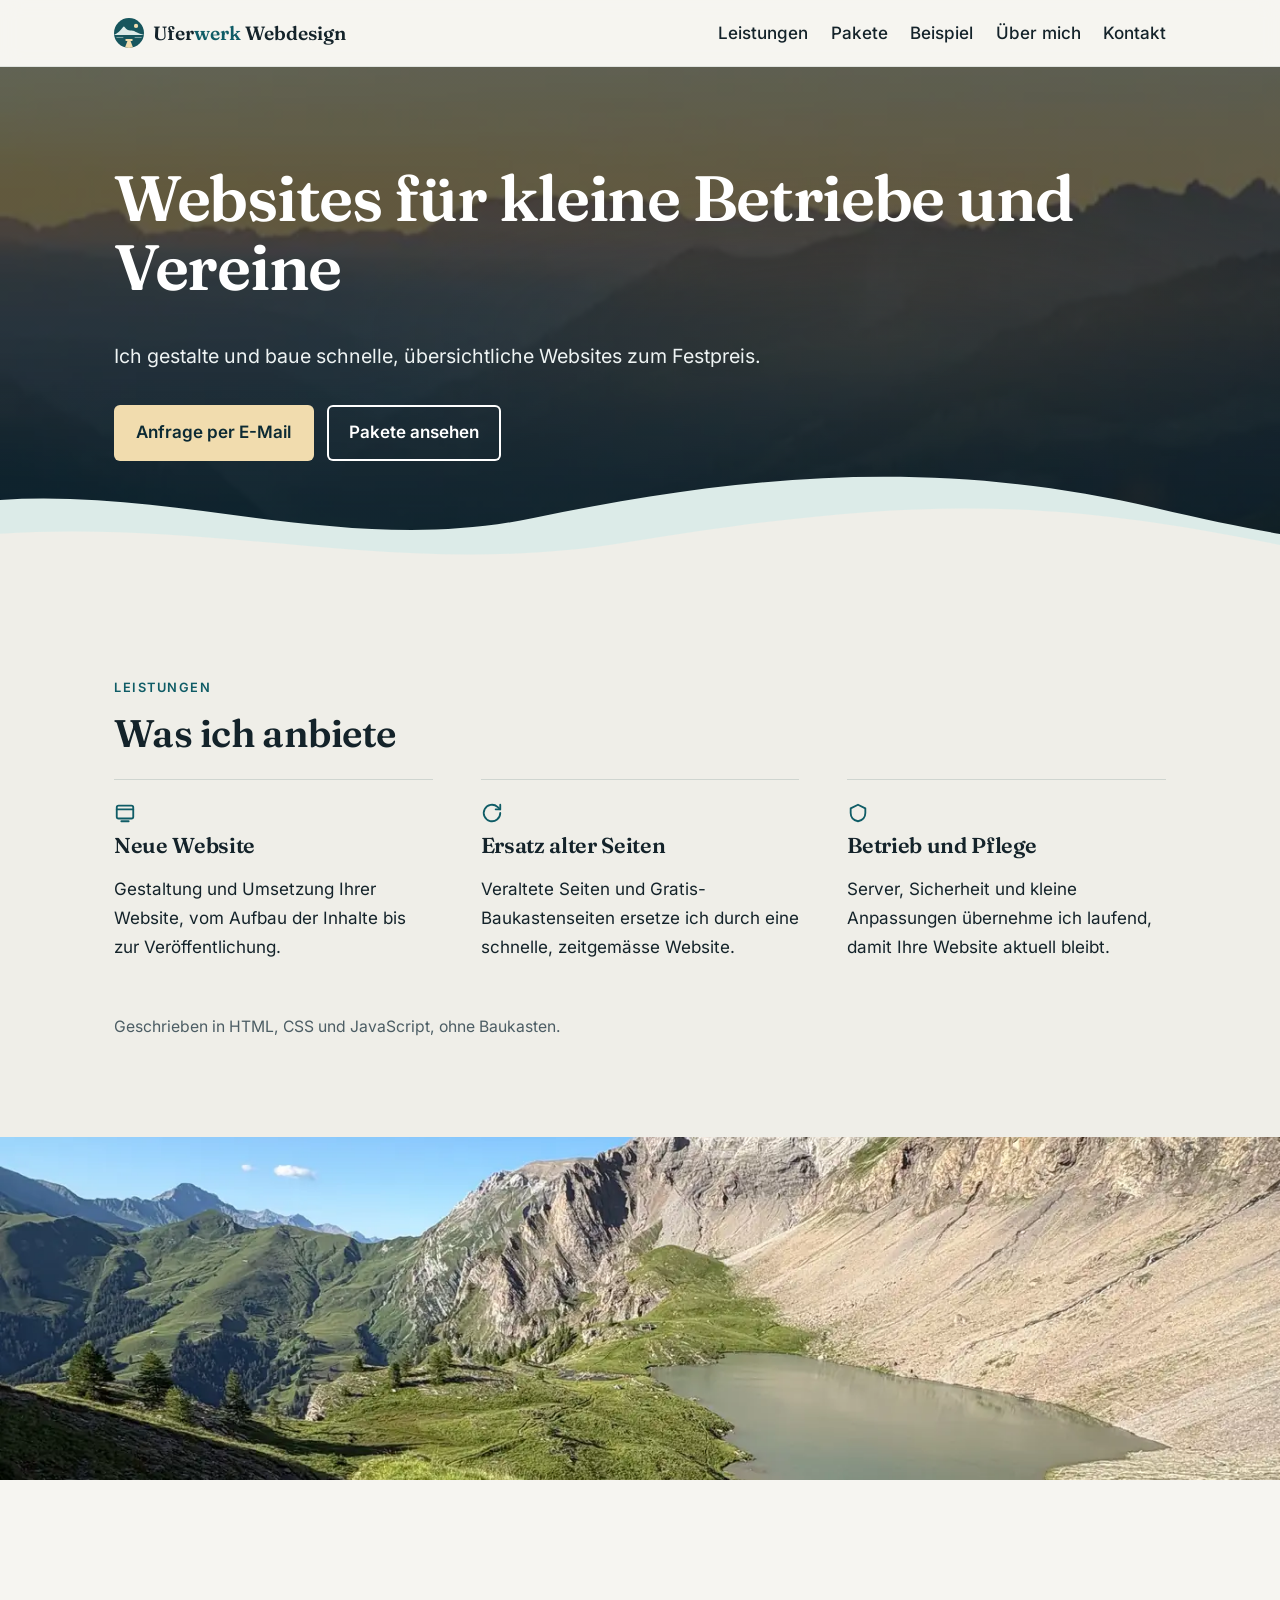
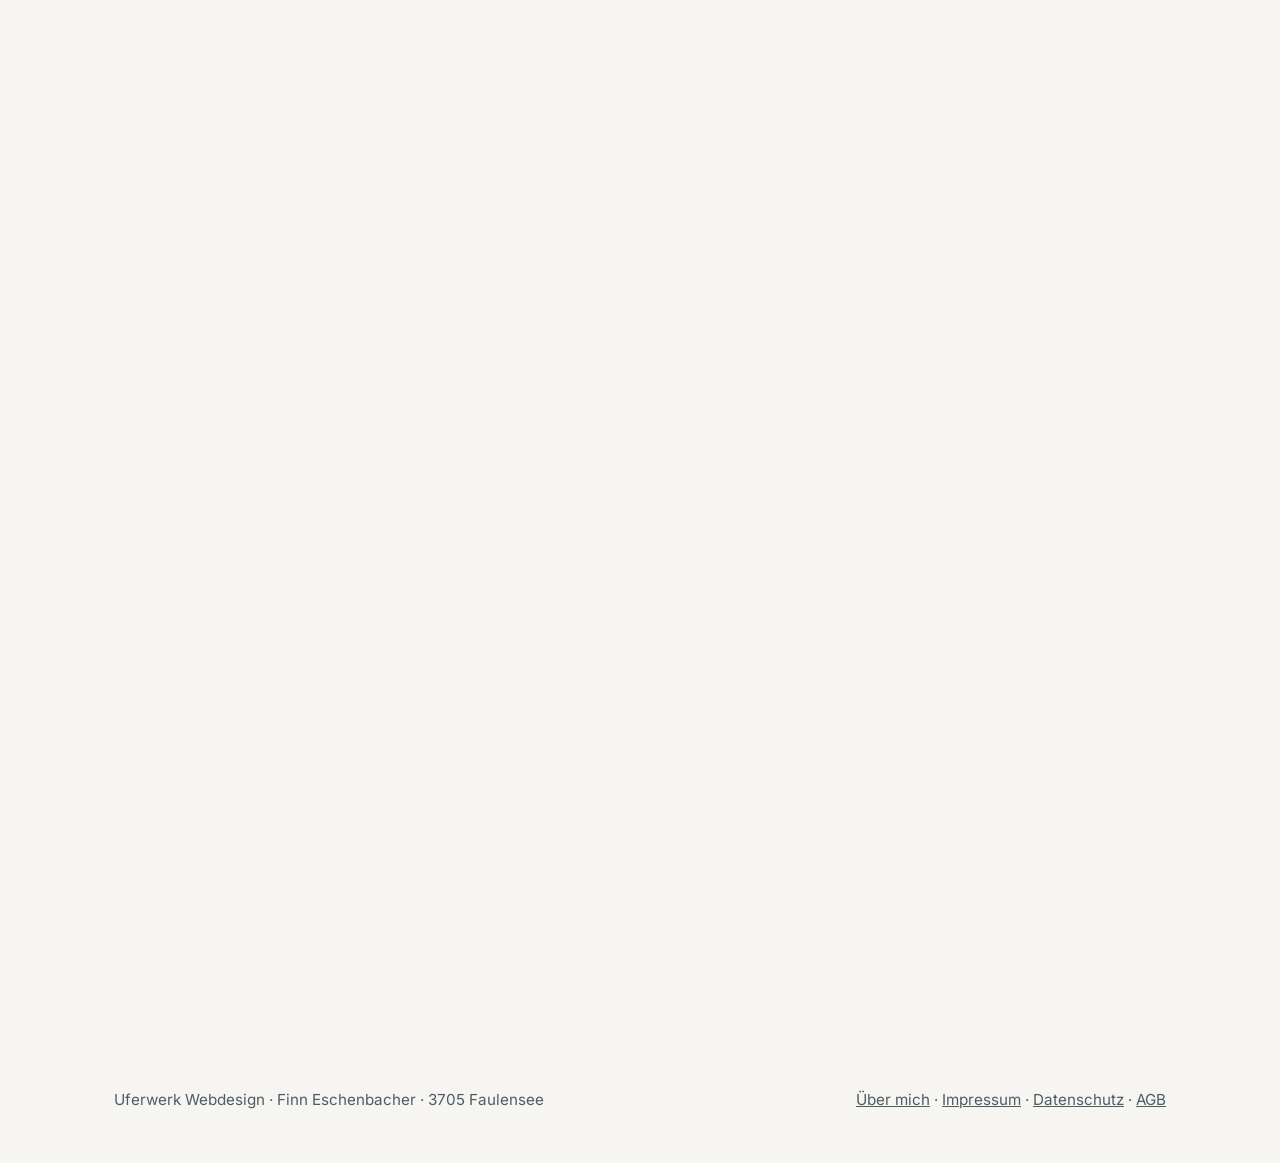
==== index.html @ d971c10b "Kontaktformular: Versand über Web3Forms statt mailto Formular sendet per fetch an api.web3forms.com " ====
<!DOCTYPE html>
<html lang="de-CH"><head><meta charset="utf-8"><meta http-equiv="Content-Security-Policy" content="default-src 'self'; img-src 'self' data:; style-src 'self'; script-src 'self'; font-src 'self'; object-src 'none'; base-uri 'self'; form-action 'self' https://api.web3forms.com; connect-src 'self' https://api.web3forms.com; upgrade-insecure-requests"><meta name="format-detection" content="telephone=no, address=no, email=no"><meta name="viewport" content="width=device-width, initial-scale=1"><title>Uferwerk Webdesign – Websites für KMU und Vereine</title><meta name="description" content="Uferwerk Webdesign aus Faulensee: Websites für kleine Betriebe und Vereine zu Fixpreisen ab CHF 690."><link rel="canonical" href="https://uferwerk.ch/"><link rel="preload" href="fonts/inter.woff2" as="font" type="font/woff2" crossorigin><link rel="preload" href="fonts/fraunces.woff2" as="font" type="font/woff2" crossorigin><link rel="icon" href="favicon.ico" sizes="32x32"><link rel="apple-touch-icon" href="img/apple-touch-icon.png"><link rel="manifest" href="site.webmanifest"><meta property="og:type" content="website"><meta property="og:locale" content="de_CH"><meta property="og:site_name" content="Uferwerk Webdesign"><meta property="og:title" content="Uferwerk Webdesign – Websites für KMU und Vereine"><meta property="og:description" content="Uferwerk Webdesign aus Faulensee: Websites für kleine Betriebe und Vereine zu Fixpreisen ab CHF 690."><meta property="og:url" content="https://uferwerk.ch/"><meta property="og:image" content="https://uferwerk.ch/img/og-image.jpg?v=4"><meta property="og:image:type" content="image/jpeg"><meta property="og:image:width" content="1200"><meta property="og:image:height" content="630"><meta property="og:image:alt" content="Sonnenuntergang über einem Bergtal mit Schriftzug «Uferwerk Webdesign – Websites für kleine Betriebe und Vereine»"><meta name="twitter:card" content="summary_large_image"><meta name="twitter:title" content="Uferwerk Webdesign – Websites für KMU und Vereine"><meta name="twitter:description" content="Uferwerk Webdesign aus Faulensee: Websites für kleine Betriebe und Vereine zu Fixpreisen ab CHF 690."><meta name="twitter:image" content="https://uferwerk.ch/img/og-image.jpg?v=4"><meta name="twitter:image:alt" content="Sonnenuntergang über einem Bergtal mit Schriftzug «Uferwerk Webdesign – Websites für kleine Betriebe und Vereine»"><link rel="stylesheet" href="style.css"><link rel="icon" href="favicon.svg" type="image/svg+xml"><meta name="theme-color" content="#17565d"></head><body><a class="skip" href="#main">Zum Inhalt springen</a><header class="site"><nav class="wrap nav" aria-label="Hauptnavigation"><a class="logo" href="index.html"><img src="favicon.svg" alt="" width="30" height="30"><b>Ufer<span>werk</span> Webdesign</b></a><button class="nav-toggle" type="button" aria-expanded="false" aria-controls="hauptmenu" aria-label="Menü öffnen" hidden><span class="nav-toggle-bars" aria-hidden="true"></span></button><ul class="menu" id="hauptmenu"><li><a href="index.html#leistungen">Leistungen</a></li><li><a href="index.html#pakete">Pakete</a></li><li><a href="index.html#beispiel">Beispiel</a></li><li class="menu-wide"><a href="ueber-mich.html">Über mich</a></li><li><a href="index.html#kontakt">Kontakt</a></li></ul></nav></header><main id="main"><section class="hero"><picture class="hero-bg"><source media="(max-width:600px)" type="image/webp" srcset="img/hero-mobil-600.webp 600w, img/hero-mobil-900.webp 900w" sizes="100vw"><source media="(max-width:600px)" srcset="img/hero-mobil-900.jpg"><source type="image/webp" srcset="img/hero-800.webp 800w, img/hero-1600.webp 1600w, img/hero-2400.webp 2400w" sizes="100vw"><img src="img/hero-1600.jpg" alt="" width="1600" height="880" fetchpriority="high" decoding="async"></picture><span class="hero-glow" aria-hidden="true"></span><span class="hero-shade" aria-hidden="true"></span><div class="wrap hero-grid"><div><h1 class="fade d2">Websites für kleine Betriebe und Vereine</h1>
<p class="lead fade d3">Ich gestalte und baue schnelle, übersichtliche Websites zum Festpreis.</p>
<div class="cta fade d4"><a class="btn" href="mailto:kontakt@uferwerk.ch?subject=Anfrage%20Website&amp;body=Guten%20Tag%20Herr%20Eschenbacher%0D%0A%0D%0AName%20des%20Betriebs%20oder%20Vereins%3A%20%0D%0AGew%C3%BCnschtes%20Paket%20(S%20oder%20M)%3A%20%0D%0AAnzahl%20Seiten%3A%20%0D%0AWunschtermin%3A%20%0D%0A%0D%0AFreundliche%20Gr%C3%BCsse%0D%0A">Anfrage per E-Mail</a><a class="btn ghost" href="#pakete">Pakete ansehen</a></div></div></div>
<svg class="waves" viewBox="0 0 1440 160" preserveAspectRatio="none" aria-hidden="true" focusable="false"><path d="M-100 90C140 40 360 140 600 95s460-60 700-10 300 40 300 40V160H-100z" fill="#dcebe8"/><path d="M-100 120C200 80 420 160 700 120s440-50 700-5 200 30 200 30V160H-100z" fill="#efeee8"/></svg></section>
<section id="leistungen" class="alt"><div class="wrap"><p class="eyebrow reveal">Leistungen</p><h2 class="reveal">Was ich anbiete</h2><div class="grid3">
<div class="card reveal"><div class="icon" aria-hidden="true"><svg width="22" height="22" viewBox="0 0 24 24" fill="none" stroke="currentColor" stroke-width="2" stroke-linecap="round" stroke-linejoin="round"><rect x="3" y="4" width="18" height="14" rx="2"/><path d="M3 8h18M8 21h8"/></svg></div><h3>Neue Website</h3><p>Gestaltung und Umsetzung Ihrer Website, vom Aufbau der Inhalte bis zur Veröffentlichung.</p></div>
<div class="card reveal"><div class="icon" aria-hidden="true"><svg width="22" height="22" viewBox="0 0 24 24" fill="none" stroke="currentColor" stroke-width="2" stroke-linecap="round" stroke-linejoin="round"><path d="M21 12a9 9 0 1 1-3-6.7L21 8"/><path d="M21 3v5h-5"/></svg></div><h3>Ersatz alter Seiten</h3><p>Veraltete Seiten und Gratis-Baukastenseiten ersetze ich durch eine schnelle, zeitgemässe Website.</p></div>
<div class="card reveal"><div class="icon" aria-hidden="true"><svg width="22" height="22" viewBox="0 0 24 24" fill="none" stroke="currentColor" stroke-width="2" stroke-linecap="round" stroke-linejoin="round"><path d="M12 3l8 4v5c0 5-3.5 8-8 9-4.5-1-8-4-8-9V7z"/></svg></div><h3>Betrieb und Pflege</h3><p>Server, Sicherheit und kleine Anpassungen übernehme ich laufend, damit Ihre Website aktuell bleibt.</p></div>
</div><p class="tech-note reveal">Geschrieben in HTML, CSS und JavaScript, ohne Baukasten.</p></div></section>
<figure class="band band-weg"><picture><source type="image/webp" srcset="img/see-weg-800.webp 800w, img/see-weg-1400.webp 1400w, img/see-weg-2000.webp 2000w" sizes="100vw"><img src="img/see-weg-1400.jpg" alt="Bergsee in den Alpen, daneben ein Wanderweg" width="1400" height="583" loading="lazy" decoding="async"></picture></figure><section id="pakete"><div class="wrap"><p class="eyebrow reveal">Pakete</p><h2 class="reveal">Pakete und Preise</h2><div class="grid3"><div class="card pkg reveal"><h3>Paket S</h3><p class="price">CHF 690</p><ul class="rows"><li><span class="k">Umfang</span><span class="v">1 Seite mit Abschnitten</span></li><li><span class="k">Darstellung auf Handy, Tablet und Computer</span><span class="v"><span class="yes">inbegriffen</span></span></li><li><span class="k">Kontakt, Anfahrt und Öffnungszeiten</span><span class="v"><span class="yes">inbegriffen</span></span></li><li><span class="k">Impressum und Datenschutzseite</span><span class="v"><span class="yes">inbegriffen</span></span></li><li><span class="k">Grundlagen für Suchmaschinen (Seitentitel, Beschreibungen, Sitemap)</span><span class="v"><span class="yes">inbegriffen</span></span></li><li><span class="k">Google-Unternehmensprofil einrichten</span><span class="v"><span class="no">nicht inbegriffen</span></span></li><li><span class="k">Korrekturrunden</span><span class="v">1</span></li><li><span class="k">Erster Entwurf nach</span><span class="v">ca. 1 Woche</span></li></ul></div><div class="card pkg reveal"><h3>Paket M</h3><p class="price">CHF 1'190</p><ul class="rows"><li><span class="k">Umfang</span><span class="v">3–5 Unterseiten</span></li><li><span class="k">Darstellung auf Handy, Tablet und Computer</span><span class="v"><span class="yes">inbegriffen</span></span></li><li><span class="k">Kontakt, Anfahrt und Öffnungszeiten</span><span class="v"><span class="yes">inbegriffen</span></span></li><li><span class="k">Impressum und Datenschutzseite</span><span class="v"><span class="yes">inbegriffen</span></span></li><li><span class="k">Grundlagen für Suchmaschinen (Seitentitel, Beschreibungen, Sitemap)</span><span class="v"><span class="yes">inbegriffen</span></span></li><li><span class="k">Google-Unternehmensprofil einrichten</span><span class="v"><span class="yes">inbegriffen</span></span></li><li><span class="k">Korrekturrunden</span><span class="v">2</span></li><li><span class="k">Erster Entwurf nach</span><span class="v">ca. 2 Wochen</span></li></ul></div><div class="card pkg reveal"><h3>Pflege</h3><p class="price">CHF 19 <small>pro Monat</small></p><p class="price-alt">oder CHF 180 pro Jahr im Jahresabo (Sie sparen CHF 48)</p><p class="badge">Monatsabo ohne Mindestlaufzeit</p><ul class="rows"><li><span class="k">Betrieb auf dem Server</span><span class="v"><span class="yes">inbegriffen</span></span></li><li><span class="k">Verschlüsselung (https)</span><span class="v"><span class="yes">inbegriffen</span></span></li><li><span class="k">Technische Überwachung und Aktualisierungen</span><span class="v"><span class="yes">inbegriffen</span></span></li><li><span class="k">Kleine Anpassungen (Öffnungszeiten, Preise, Texte, Bilder)</span><span class="v"><span class="yes">inbegriffen</span></span></li><li><span class="k">Mailadresse auf Ihrer Domain</span><span class="v">auf Wunsch</span></li><li><span class="k">Grössere Wünsche</span><span class="v">nach Offerte</span></li><li><span class="k">Abrechnung</span><span class="v">monatlich oder jährlich</span></li><li><span class="k">Mindestlaufzeit</span><span class="v">keine (Monatsabo)</span></li><li><span class="k">Kündigung</span><span class="v">1 Monat auf Monatsende</span></li></ul></div></div><div class="yearcost reveal"><h3>Kosten im 1. Jahr inkl. Pflege</h3><p><strong>Paket S:</strong> CHF 690 + 12 × CHF 19 = <strong>CHF 918</strong>, mit Jahresabo CHF 870</p><p><strong>Paket M:</strong> CHF 1'190 + 12 × CHF 19 = <strong>CHF 1'418</strong>, mit Jahresabo CHF 1'370</p><p class="note">Die Pflege mit Monatsabo hat keine Mindestlaufzeit und ist mit 1 Monat auf Monatsende kündbar.</p></div><div class="facts reveal"><p><strong>Endpreise</strong> in Schweizer Franken. Uferwerk ist nicht mehrwertsteuerpflichtig.</p><p><strong>Texte und Bilder</strong> liefern Sie. Beim Ordnen und Kürzen unterstütze ich Sie.</p><p><strong>Domain</strong> (Ihre Internetadresse, z.B. ihr-betrieb.ch): zum Einkaufspreis, ca. CHF 10 bis 20 pro Jahr.</p><p><strong>Vereine</strong> erhalten 20 % Rabatt auf Paket S und M: CHF 552 statt 690, CHF 952 statt 1'190.</p><p><strong>Zahlung:</strong> Der erste Entwurf der Startseite ist unverbindlich und kostenlos. Mit Ihrer schriftlichen Annahme sind 50&nbsp;% fällig, 50&nbsp;% nach Freigabe. Zusatzwünsche offeriere ich vorher schriftlich. Es gelten die <a href="agb.html">AGB</a>.</p></div></div></section>
<section id="beispiel" class="alt"><div class="wrap ref reveal"><div><span class="tag">Beispielprojekt</span><h2 class="reveal">Café Lorrainebohne (fiktiv)</h2><p>Ein Café in Bern, umgesetzt im Umfang von Paket S: Angebot, Karte, Öffnungszeiten und Tischreservation.</p><p><a class="btn" href="beispiel/index.html">Website ansehen</a></p></div>
<a class="shot" href="beispiel/index.html" tabindex="-1" aria-hidden="true"><img src="img/beispiel-vorschau.webp" alt="Vorschau der Beispiel-Website Café Lorrainebohne" width="720" height="450" loading="lazy" decoding="async"></a></div></section>
<section><div class="wrap"><p class="eyebrow reveal">Ablauf</p><h2 class="reveal">In drei Schritten zur Website</h2><ol class="steps reveal"><li>Sie beschreiben Ihr Vorhaben per E-Mail und erhalten eine Offerte. Der erste Entwurf der Startseite ist unverbindlich und kostenlos.</li><li>Nach Ihrer schriftlichen Annahme und der Anzahlung setze ich die Website um.</li><li>Nach Ihrer Freigabe schalte ich die Website auf.</li></ol></div></section>
<figure class="band band-see"><picture><source type="image/webp" srcset="img/see-spiegelung-800.webp 800w, img/see-spiegelung-1400.webp 1400w, img/see-spiegelung-2000.webp 2000w" sizes="100vw"><img src="img/see-spiegelung-1400.jpg" alt="Grüne Hügel spiegeln sich in einem Bergsee" width="1400" height="889" loading="lazy" decoding="async"></picture></figure><section id="kontakt"><div class="wrap"><div class="contact reveal"><div><h2>Projekt besprechen?</h2><p>Finn Eschenbacher · <a href="mailto:kontakt@uferwerk.ch?subject=Anfrage%20Website&amp;body=Guten%20Tag%20Herr%20Eschenbacher%0D%0A%0D%0AName%20des%20Betriebs%20oder%20Vereins%3A%20%0D%0AGew%C3%BCnschtes%20Paket%20(S%20oder%20M)%3A%20%0D%0AAnzahl%20Seiten%3A%20%0D%0AWunschtermin%3A%20%0D%0A%0D%0AFreundliche%20Gr%C3%BCsse%0D%0A">kontakt@uferwerk.ch</a><br>Ich arbeite nebenberuflich und antworte in der Regel innert zwei Werktagen. <a href="ueber-mich.html">Mehr über mich</a></p></div><a class="btn" href="mailto:kontakt@uferwerk.ch?subject=Anfrage%20Website&amp;body=Guten%20Tag%20Herr%20Eschenbacher%0D%0A%0D%0AName%20des%20Betriebs%20oder%20Vereins%3A%20%0D%0AGew%C3%BCnschtes%20Paket%20(S%20oder%20M)%3A%20%0D%0AAnzahl%20Seiten%3A%20%0D%0AWunschtermin%3A%20%0D%0A%0D%0AFreundliche%20Gr%C3%BCsse%0D%0A">E-Mail schreiben</a></div><div class="form-wrap reveal"><h2 id="formular-titel">Anfrage per Formular</h2><p class="form-intro">Beschreiben Sie kurz Ihr Vorhaben. Ich melde mich in der Regel innert zwei Werktagen.</p>
<form id="anfrage" class="anfrage" action="https://api.web3forms.com/submit" method="POST" novalidate aria-labelledby="formular-titel">
<div class="field"><label for="f-name">Name / Betrieb oder Verein <span class="req" aria-hidden="true">*</span></label><input id="f-name" name="name" type="text" autocomplete="name" required aria-describedby="f-name-err"><p class="err" id="f-name-err" aria-live="polite"></p></div>
<div class="field"><label for="f-mail">E-Mail <span class="req" aria-hidden="true">*</span></label><input id="f-mail" name="email" type="email" autocomplete="email" required aria-describedby="f-mail-err"><p class="err" id="f-mail-err" aria-live="polite"></p></div>
<fieldset class="field"><legend>Projekt</legend><label class="opt"><input type="radio" name="projekt" value="Neue Website" checked> Neue Website</label><label class="opt"><input type="radio" name="projekt" value="Alte Website ersetzen"> Alte Website ersetzen</label></fieldset>
<div class="field"><label for="f-paket">Paket</label><select id="f-paket" name="paket"><option>Paket S</option><option>Paket M</option><option selected>Noch unsicher</option></select></div>
<div class="field field-full"><label for="f-msg">Nachricht</label><textarea id="f-msg" name="nachricht" rows="5"></textarea></div>
<div class="hp" aria-hidden="true"><label for="f-web">Website (bitte leer lassen)</label><input id="f-web" name="website" type="text" tabindex="-1" autocomplete="off"></div>
<p class="field-full privacy">Ihre Angaben verwende ich nur zur Bearbeitung Ihrer Anfrage. Mehr dazu in der <a href="datenschutz.html">Datenschutzerklärung</a>.</p>
<div class="field-full form-actions"><button class="btn" type="submit">Anfrage senden</button><p class="form-status" role="status" aria-live="polite"></p></div>
</form></div></div></section></main><footer class="site"><div class="wrap foot"><p>Uferwerk Webdesign · Finn Eschenbacher · 3705 Faulensee</p><p><a href="ueber-mich.html">Über mich</a> · <a href="impressum.html">Impressum</a> · <a href="datenschutz.html">Datenschutz</a> · <a href="agb.html">AGB</a></p></div></footer><script src="anim.js" defer></script><script src="mail.js" defer></script><script src="form.js" defer></script><script src="nav.js" defer></script></body></html>
---- style.css ----
@font-face{font-family:Inter;src:url(fonts/inter.woff2) format("woff2");font-weight:100 900;font-display:swap}
@font-face{font-family:Fraunces;src:url(fonts/fraunces.woff2) format("woff2");font-weight:100 900;font-display:swap}
:root{--bg:#f6f5f1;--ink:#14232a;--muted:#4c5d64;--accent:#0f5c66;--accent-2:#1b7f8a;--gold:#9a7230;--line:#dfe3df;--card:#fff;--deep:#0c2a33;--max:1100px;--shadow:0 1px 2px rgba(12,42,51,.06),0 12px 32px -12px rgba(12,42,51,.18)}
*{box-sizing:border-box}html{scroll-behavior:smooth}
body{margin:0;font:17px/1.65 Inter,system-ui,sans-serif;color:var(--ink);background:var(--bg);-webkit-font-smoothing:antialiased}
img{max-width:100%;height:auto;display:block}
a{color:var(--accent)}a:hover{color:var(--accent-2)}
:focus-visible{outline:3px solid var(--gold);outline-offset:3px;border-radius:4px}
.skip{position:absolute;left:-999px;top:0;background:var(--ink);color:#fff;padding:.6rem 1rem;z-index:99}.skip:focus{left:1rem}
.wrap{max-width:var(--max);margin:0 auto;padding:0 1.5rem}
h1,h2,h3{font-family:Fraunces,Georgia,serif;font-weight:600;line-height:1.15;margin:0 0 .6em;letter-spacing:-.015em}
h1{font-size:clamp(2.3rem,5.4vw,4rem)}h2{font-size:clamp(1.7rem,3.4vw,2.4rem)}h3{font-size:1.25rem}
.eyebrow{font-size:.8rem;font-weight:600;letter-spacing:.12em;text-transform:uppercase;color:var(--accent);margin:0 0 .8rem}
header.site{position:sticky;top:0;z-index:50;background:rgba(246,245,241,.88);backdrop-filter:saturate(1.4) blur(10px);border-bottom:1px solid var(--line)}
.nav{display:flex;align-items:center;justify-content:space-between;min-height:66px;gap:1rem;flex-wrap:wrap}
.logo{display:flex;align-items:center;gap:.55rem;font-family:Fraunces,serif;font-weight:600;font-size:1.2rem;text-decoration:none;color:var(--ink)}.logo span{color:var(--accent)}
.menu{display:flex;gap:1.4rem;list-style:none;margin:0;padding:0;flex-wrap:wrap}
.menu a{text-decoration:none;color:var(--ink);font-weight:500;background:linear-gradient(var(--accent),var(--accent)) 0 100%/0 2px no-repeat;transition:background-size .25s}
.menu a:hover{background-size:100% 2px;color:var(--ink)}
.hero{position:relative;overflow:hidden;background:radial-gradient(1200px 500px at 85% -10%,#d9ebe8 0,transparent 60%),linear-gradient(180deg,#f6f5f1,#eef1ec);padding:6rem 0 7.5rem}
.hero .wrap{position:relative;z-index:1}
.lead{font-size:1.22rem;color:var(--muted);max-width:46ch}
.cta{display:flex;flex-wrap:wrap;gap:.8rem;margin-top:2rem}
.btn{display:inline-block;background:var(--accent);color:#fff;text-decoration:none;padding:.85rem 1.4rem;border-radius:10px;font-weight:600;box-shadow:0 6px 18px -8px rgba(15,92,102,.6);transition:transform .2s,box-shadow .2s,background .2s}
.btn:hover{background:var(--deep);color:#fff;transform:translateY(-2px);box-shadow:0 10px 24px -10px rgba(15,92,102,.7)}
.btn.ghost{background:transparent;color:var(--accent);box-shadow:inset 0 0 0 2px var(--accent)}.btn.ghost:hover{background:var(--accent);color:#fff}
.waves{position:absolute;left:0;right:0;bottom:-2px;width:100%;height:160px;z-index:0}
.waves path{animation:drift 14s ease-in-out infinite alternate}.waves path:nth-child(2){animation-duration:19s;animation-direction:alternate-reverse}
@keyframes drift{from{transform:translateX(0)}to{transform:translateX(-60px)}}
.fade{animation:rise .8s cubic-bezier(.2,.7,.2,1) both}.fade.d2{animation-delay:.12s}.fade.d3{animation-delay:.24s}
@keyframes rise{from{opacity:0;transform:translateY(14px)}to{opacity:1;transform:none}}
section{padding:5rem 0;scroll-margin-top:66px}section.alt{background:#fff}
.grid3{display:grid;grid-template-columns:repeat(3,1fr);gap:1.4rem}
.card{background:var(--card);border:1px solid var(--line);border-radius:16px;padding:1.8rem;box-shadow:var(--shadow);transition:transform .25s,box-shadow .25s,border-color .25s}
.card:hover{transform:translateY(-4px);border-color:#c6d6d3;box-shadow:0 2px 4px rgba(12,42,51,.06),0 22px 44px -16px rgba(12,42,51,.28)}
.icon{width:44px;height:44px;border-radius:12px;background:#e3efed;display:grid;place-items:center;margin-bottom:1rem;color:var(--accent)}
.pkg{display:flex;flex-direction:column}
.pkg .price{font-family:Fraunces,serif;font-size:2.4rem;font-weight:600;margin:.1rem 0 1rem;line-height:1}.pkg .price small{font-family:Inter,sans-serif;font-size:1rem;font-weight:500;color:var(--muted)}
.pkg ul{list-style:none;padding:0;margin:0 0 .5rem}.pkg li{padding:.45rem 0 .45rem 1.7rem;border-top:1px solid var(--line);position:relative}
.pkg li::before{content:"";position:absolute;left:.2rem;top:.95rem;width:.7rem;height:.4rem;border-left:2px solid var(--accent);border-bottom:2px solid var(--accent);transform:rotate(-45deg)}
.pkg.featured{background:var(--deep);color:#e8f0ef;border-color:var(--deep)}
.pkg.featured h3,.pkg.featured .price{color:#fff}.pkg.featured .price small{color:#b9cccb}.pkg.featured li{border-color:#244852}.pkg.featured li::before{border-color:#e2c27f}
.label{align-self:flex-start;font-size:.75rem;font-weight:600;letter-spacing:.08em;text-transform:uppercase;padding:.2rem .6rem;border-radius:999px;background:#e3efed;color:var(--accent);margin-bottom:.8rem}
.pkg.featured .label{background:#244852;color:#f1dcae}
.note{color:var(--muted);font-size:.95rem;margin-top:1.6rem}
.ref{display:grid;grid-template-columns:1fr 1.1fr;gap:3rem;align-items:center}
.ref .shot{border-radius:14px;overflow:hidden;box-shadow:var(--shadow);border:1px solid var(--line);transition:transform .3s}.ref .shot:hover{transform:scale(1.015)}
.tag{display:inline-block;font-size:.8rem;font-weight:600;background:#f3e8d3;color:#6b4a12;padding:.2rem .7rem;border-radius:999px;margin-bottom:.8rem}
ol.steps{list-style:none;padding:0;display:grid;grid-template-columns:repeat(3,1fr);gap:1.4rem;counter-reset:s}
ol.steps li{counter-increment:s;padding-top:3.2rem;position:relative}
ol.steps li::before{content:counter(s);position:absolute;top:0;left:0;width:2.4rem;height:2.4rem;border-radius:50%;background:var(--accent);color:#fff;display:grid;place-items:center;font-weight:700}
.contact{background:var(--deep);color:#dbe7e6;border-radius:20px;padding:3rem;display:flex;justify-content:space-between;align-items:center;gap:2rem;flex-wrap:wrap}
.contact h2{color:#fff}.contact a:not(.btn){color:#f1dcae}.contact .btn{background:#f1dcae;color:var(--deep)}.contact .btn:hover{background:#fff;color:var(--deep)}
footer.site{padding:2.2rem 0;font-size:.95rem;color:var(--muted)}
.foot{display:flex;justify-content:space-between;flex-wrap:wrap;gap:1rem}footer.site a{color:var(--muted)}footer.site a:hover{color:var(--accent)}
.legal{padding:3.5rem 1.5rem;max-width:800px}.legal h2{font-size:1.35rem;margin-top:2.2rem}
.draft{background:#fff4d6;border:1px solid #e6cf8a;padding:.8rem 1rem;border-radius:10px}
.center{text-align:center;padding:6rem 1.5rem}
@media (max-width:860px){.grid3,.ref,ol.steps{grid-template-columns:1fr}.hero{padding:3.5rem 0 6rem}section{padding:3.5rem 0}.menu{gap:1rem;font-size:.95rem}.contact{padding:2rem}}
@media (prefers-reduced-motion:reduce){html{scroll-behavior:auto}*,*::before,*::after{animation:none!important;transition:none!important}}
.logo b{font-weight:600}
.rows{list-style:none;padding:0;margin:0}.rows li{display:flex;justify-content:space-between;gap:1rem;padding:.55rem 0;border-top:1px solid var(--line);font-size:.95rem}
.rows .k{color:var(--muted)}.rows .v{text-align:right;font-weight:600}.yes{color:var(--accent)}.no{color:#7a6a5a;font-weight:500}
.pkg .rows li::before{content:none}
.facts{margin-top:2rem;display:grid;grid-template-columns:1fr 1fr;gap:.2rem 2rem;color:var(--muted);font-size:.97rem}.facts strong{color:var(--ink)}
@media (max-width:860px){.facts{grid-template-columns:1fr}}
.hero-grid{display:grid;gap:3rem;align-items:center}
.hero-card{background:rgba(255,255,255,.75);backdrop-filter:blur(6px);border:1px solid var(--line);border-radius:18px;padding:1.6rem 1.8rem;box-shadow:var(--shadow);display:none}
.hero-card ul{list-style:none;margin:0;padding:0}.hero-card li{display:flex;flex-direction:column;padding:.8rem 0;border-top:1px solid var(--line)}.hero-card li:first-child{border-top:0}
.hero-card strong{font-family:Fraunces,serif;font-size:1.25rem;font-weight:600}.hero-card span{color:var(--muted);font-size:.95rem}
@media (min-width:1100px){.hero-grid{grid-template-columns:minmax(0,1fr)}.hero-card{display:block}}
@media (min-width:1400px){:root{--max:1320px}.facts{grid-template-columns:repeat(3,1fr)}}
@media (min-width:1800px){:root{--max:1520px}body{font-size:18px}.grid3{gap:2rem}}
@media (min-width:2400px){:root{--max:1760px}body{font-size:19px}}
/* v3 editorial */
h1{letter-spacing:-.02em;line-height:1.08}h2{line-height:1.15}body{line-height:1.7}
section{padding:6rem 0}section.alt{background:#efeee8}
.card,.card:hover{background:transparent;border:0;border-radius:0;box-shadow:none;transform:none;padding:1.4rem 0 0;border-top:1px solid #cfd5d0}
#leistungen .grid3{gap:3rem}#leistungen .card h3{font-size:1.35rem;margin-top:.2rem}
.icon{background:none;width:auto;height:auto;margin-bottom:.6rem;justify-content:start}
#pakete .grid3{gap:0}#pakete .pkg{padding:1.6rem 1.6rem 1.2rem;border-top:2px solid var(--ink);border-radius:0}
#pakete .pkg+.pkg{border-left:1px solid #d5dad5}
#pakete .pkg:nth-child(2){background:#e4eeeb}
.rows li{border-top:1px solid #dde2dc}
.btn,.btn:hover{transform:none;box-shadow:none;border-radius:6px;transition:background-color .3s ease,color .3s ease}
.ref .shot,.ref .shot:hover{transform:none;border-radius:6px;box-shadow:0 30px 60px -40px rgba(12,42,51,.35)}
.hero-card{background:transparent;backdrop-filter:none;border:0;border-left:1px solid #c9d3cf;border-radius:0;box-shadow:none;padding:.4rem 0 .4rem 2rem}
.contact{border-radius:8px}
.facts{border-top:1px solid #cfd5d0;padding-top:1.4rem}
ol.steps li{border-top:1px solid #cfd5d0;padding-top:3.6rem}ol.steps li::before{top:1rem;width:2rem;height:2rem;font-size:.9rem}
.menu a{transition:background-size .4s ease}
@media (max-width:860px){#pakete .pkg+.pkg{border-left:0}#pakete .pkg{padding:1.4rem 1rem}section{padding:4rem 0}#leistungen .grid3{gap:1.5rem}}
.hero .lead{max-width:62ch}
.price-alt{margin:-.4rem 0 .6rem;font-weight:600;color:var(--accent)}
.badge{display:inline-block;margin:0 0 1rem;padding:.25rem .7rem;border-radius:999px;background:#dcebe8;color:var(--deep);font-size:.9rem;font-weight:600}
.yearcost{margin-top:2rem;padding:1.4rem 1.6rem;background:var(--card);border:2px solid var(--accent);border-radius:12px}
.yearcost h3{margin:0 0 .6rem}.yearcost p{margin:.3rem 0}.yearcost .note{color:var(--muted);font-size:.95rem}
.mailline{margin-top:1rem;color:var(--muted)}.mailline a{color:var(--accent);font-weight:600}
.about-page{display:grid;grid-template-columns:1fr;gap:2rem;padding:3.5rem 1.5rem}
.about-photo{display:none}
.about-page p{max-width:65ch}
.contact :focus-visible{outline-color:#f1dcae}
@media (max-width:600px){.menu-wide{display:none}}
.hero{background:var(--deep)}
.hero-bg img{position:absolute;inset:0;width:100%;height:100%;object-fit:cover;object-position:center 55%}

.hero .waves{z-index:1}
.hero h1{color:#fff}
.hero .lead{color:#eef3f3}
.hero .mailline{color:#eef3f3}.hero .mailline a{color:#f1dcae}
.hero .btn{background:#f1dcae;color:var(--deep)}.hero .btn:hover{background:#fff;color:var(--deep)}
.hero .btn.ghost{background:transparent;color:#fff;box-shadow:inset 0 0 0 2px #fff}.hero .btn.ghost:hover{background:#fff;color:var(--deep)}
.hero :focus-visible{outline-color:#f1dcae}
@media (max-width:600px){.hero-bg img{object-position:center 40%}}
.band{margin:0;height:clamp(200px,30vw,400px);overflow:hidden;position:relative}
.band img{display:block;width:100%;height:100%;object-fit:cover}
.band-weg img{object-position:center 60%}
.band-see img{object-position:center 75%}
@media (prefers-reduced-motion:no-preference){@supports (animation-timeline:view()){
.band img{height:116%;margin-top:-8%;animation:band-pan linear both;animation-timeline:view()}
@keyframes band-pan{from{transform:translateY(-7%)}to{transform:translateY(7%)}}
.band{animation:band-in linear both;animation-timeline:view();animation-range:entry 0% entry 60%}
@keyframes band-in{from{opacity:.25}to{opacity:1}}
}}
.about-photo{display:block;width:200px;height:200px}
.about-photo img{width:200px;height:200px;border-radius:50%;object-fit:cover;display:block}
@media (min-width:860px){.about-page{grid-template-columns:240px 1fr;align-items:start}.about-photo,.about-photo img{width:240px;height:240px}}

.hero-bg{position:absolute;inset:0;display:block;overflow:hidden}
.hero-shade,.hero-glow{position:absolute;inset:0;pointer-events:none}
.hero-shade{background:linear-gradient(180deg,rgba(8,26,32,.64) 0%,rgba(8,26,32,.64) 55%,rgba(8,26,32,.78) 100%)}
.hero-glow{background:radial-gradient(60% 45% at 68% 52%,rgba(255,176,92,.35),transparent 70%);opacity:.7}
.fade.d4{animation-delay:.38s}
.pkg{position:relative}
.pkg::before{content:"";position:absolute;left:0;right:0;top:-2px;height:2px;background:var(--accent);transform:scaleX(0);transform-origin:left;transition:transform .45s cubic-bezier(.2,.7,.2,1)}
@media (prefers-reduced-motion:no-preference){
.hero-bg img{animation:kenburns 28s ease-in-out infinite alternate;will-change:transform}
@keyframes kenburns{from{transform:scale(1.06) translate3d(0,0,0)}to{transform:scale(1.16) translate3d(-2%,-1.5%,0)}}
.hero-glow{animation:glow 14s ease-in-out infinite alternate}
@keyframes glow{from{opacity:.45;transform:translate3d(-3%,1%,0)}to{opacity:.9;transform:translate3d(3%,-1%,0)}}
@supports (animation-timeline:scroll()){
.hero-bg{animation:hero-par linear both;animation-timeline:scroll(root);animation-range:0 100vh}
@keyframes hero-par{to{transform:translate3d(0,22%,0)}}
}
.js-anim .reveal{opacity:0;transform:translate3d(0,18px,0);transition:opacity .7s ease,transform .7s cubic-bezier(.2,.7,.2,1)}
.js-anim .reveal.in{opacity:1;transform:none}
.card.pkg{transition:opacity .7s ease,transform .35s ease}
.card.pkg:hover{transform:translate3d(0,-4px,0)}
.card.pkg:hover::before{transform:scaleX(1)}
.btn{transition:background-color .3s ease,color .3s ease,transform .25s ease}
.btn:hover{transform:translate3d(0,-2px,0)}
}
.waves{pointer-events:none}
.hero .wrap{z-index:2}
.mail-hint{position:fixed;left:50%;width:max-content;bottom:1.2rem;z-index:50;max-width:min(92vw,34rem);padding:.8rem 1.1rem;border-radius:8px;background:var(--deep);color:#fff;font-size:.95rem;line-height:1.4;box-shadow:0 10px 30px -10px rgba(12,42,51,.5);transform:translate(-50%,0);opacity:1}
.mail-hint[hidden]{display:none}
@media (prefers-reduced-motion:no-preference){.mail-hint{animation:hint-in .35s cubic-bezier(.2,.7,.2,1) both}@keyframes hint-in{from{opacity:0;transform:translate(-50%,10px)}to{opacity:1;transform:translate(-50%,0)}}}
/* Mobile-Navigation (Burger) */
.nav-toggle{display:none}
@media (max-width:760px){
.nav{flex-wrap:nowrap;position:relative}
.nav-js .nav-toggle{display:inline-flex;align-items:center;justify-content:center;width:44px;height:44px;margin-right:-.5rem;padding:0;border:0;border-radius:6px;background:transparent;color:var(--ink);cursor:pointer;-webkit-tap-highlight-color:transparent}
.nav-toggle-bars,.nav-toggle-bars::before,.nav-toggle-bars::after{display:block;width:22px;height:2px;background:currentColor;border-radius:2px;transition:transform .25s ease,opacity .2s ease}
.nav-toggle-bars{position:relative}
.nav-toggle-bars::before,.nav-toggle-bars::after{content:"";position:absolute;left:0}
.nav-toggle-bars::before{transform:translateY(-7px)}.nav-toggle-bars::after{transform:translateY(7px)}
.nav-toggle[aria-expanded="true"] .nav-toggle-bars{background:transparent}
.nav-toggle[aria-expanded="true"] .nav-toggle-bars::before{background:var(--ink);transform:rotate(45deg)}
.nav-toggle[aria-expanded="true"] .nav-toggle-bars::after{background:var(--ink);transform:rotate(-45deg)}
.nav-js .menu{position:absolute;top:100%;left:0;right:0;display:flex;flex-direction:column;gap:0;flex-wrap:nowrap;padding:.4rem 1.5rem 1rem;background:var(--bg);border-bottom:1px solid var(--line);box-shadow:var(--shadow);font-size:1.05rem;opacity:0;transform:translateY(-8px);visibility:hidden;pointer-events:none;transition:opacity .2s ease,transform .2s ease,visibility 0s linear .2s}
.nav-js.nav-open .menu{opacity:1;transform:none;visibility:visible;pointer-events:auto;transition:opacity .2s ease,transform .2s ease,visibility 0s}
.nav-js .menu li{border-top:1px solid var(--line)}.nav-js .menu li:first-child{border-top:0}
.nav-js .menu a{display:block;padding:.85rem 0;background:none}
.nav-js .menu .menu-wide{display:block}
}
@media (max-width:760px){h1{overflow-wrap:break-word;hyphens:auto}}
/* Technik-Satz */
.tech-note{margin:2.2rem 0 0;color:var(--muted);font-size:.98rem}
/* Anfrageformular */
.form-wrap{margin-top:3rem;max-width:760px}
.form-intro{color:var(--muted);margin:0 0 1.5rem}
.anfrage{display:grid;grid-template-columns:1fr 1fr;gap:1.1rem 1.5rem}
.anfrage .field{display:flex;flex-direction:column;gap:.35rem;min-width:0;margin:0;padding:0;border:0}
.anfrage .field-full,.anfrage fieldset{grid-column:1/-1}
.anfrage label,.anfrage legend{font-weight:600;font-size:.95rem;padding:0}
.anfrage .req{color:var(--accent)}
.anfrage input[type=text],.anfrage input[type=email],.anfrage select,.anfrage textarea{width:100%;font:inherit;font-size:1rem;color:var(--ink);background:var(--card);border:1px solid #c9d0cb;border-radius:6px;padding:.7rem .8rem;transition:border-color .2s ease}
.anfrage textarea{resize:vertical;min-height:8rem}
.anfrage input:focus-visible,.anfrage select:focus-visible,.anfrage textarea:focus-visible{outline:3px solid var(--gold);outline-offset:1px;border-color:var(--accent)}
.anfrage [aria-invalid=true]{border-color:#a3362b}
.anfrage .err{margin:0;color:#a3362b;font-size:.9rem;min-height:0}.anfrage .err:empty{display:none}
.anfrage fieldset{flex-direction:row;flex-wrap:wrap;gap:.4rem 1.5rem}.anfrage legend{margin-bottom:.35rem;width:100%}
.anfrage .opt{font-weight:400;display:inline-flex;align-items:center;gap:.45rem;cursor:pointer}
.anfrage .opt input{width:1.1rem;height:1.1rem;accent-color:var(--accent);margin:0}
.anfrage .privacy{margin:0;font-size:.9rem;color:var(--muted)}
.anfrage .form-actions{display:flex;flex-wrap:wrap;align-items:center;gap:1rem}
.anfrage button.btn{border:0;font:inherit;font-weight:600;cursor:pointer}
.anfrage .form-status{margin:0;font-size:.95rem;color:var(--muted)}
.hp{position:absolute!important;left:-9999px;width:1px;height:1px;overflow:hidden}
@media (max-width:640px){.anfrage{grid-template-columns:1fr}.anfrage .form-actions .btn{width:100%}}
@media (prefers-reduced-motion:no-preference){.anfrage .err:not(:empty){animation:err-in .25s ease both}@keyframes err-in{from{opacity:0;transform:translateY(-4px)}to{opacity:1;transform:none}}}
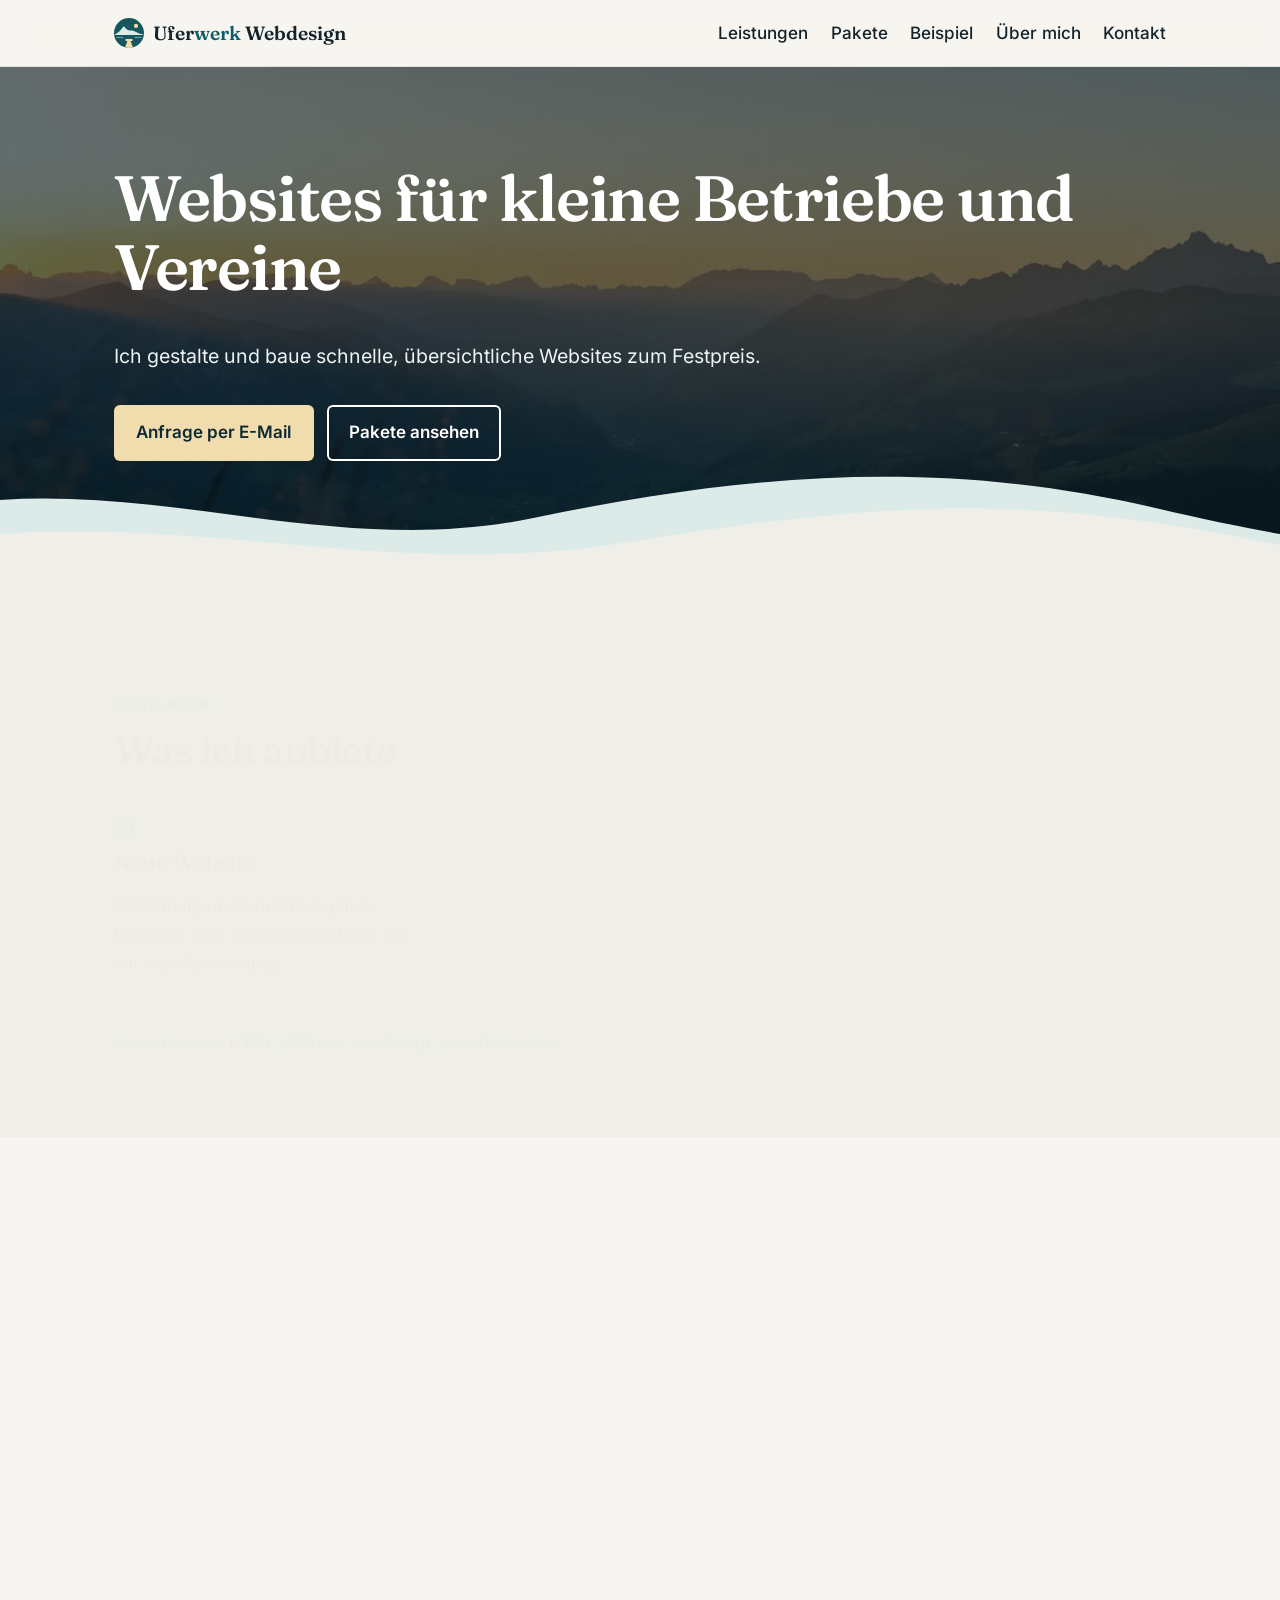
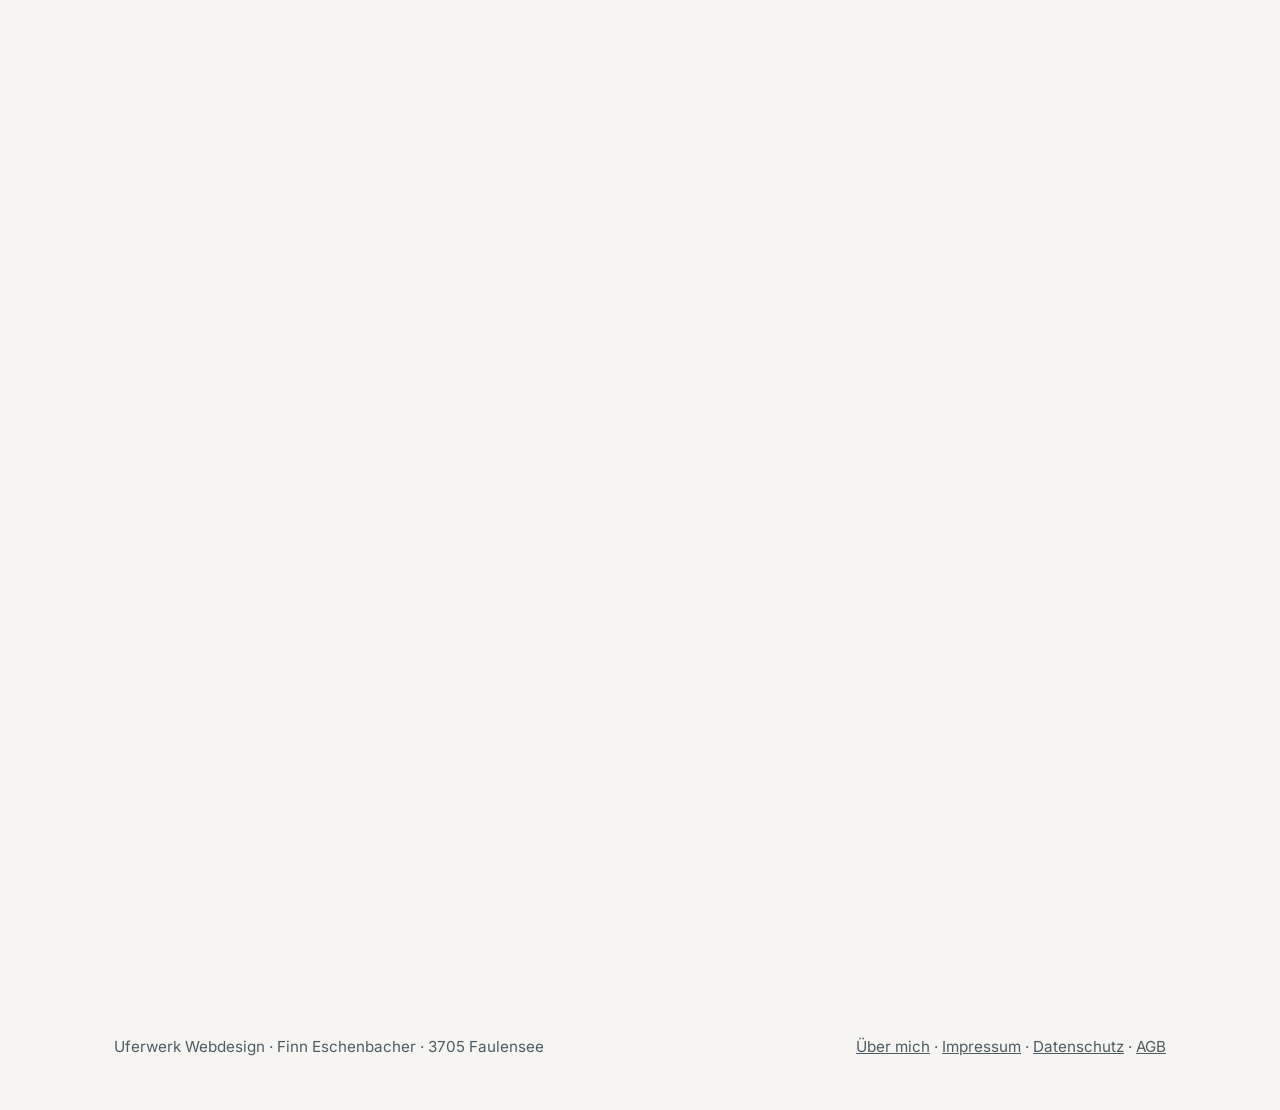
==== commit fe666a76: "Formular: Nachricht optional mit Platzhalter, Einleitungssatz entfernt" ====
--- a/index.html
+++ b/index.html
@@ -12,13 +12,13 @@
 <section id="beispiel" class="alt"><div class="wrap ref reveal"><div><span class="tag">Beispielprojekt</span><h2 class="reveal">Café Lorrainebohne (fiktiv)</h2><p>Ein Café in Bern, umgesetzt im Umfang von Paket S: Angebot, Karte, Öffnungszeiten und Tischreservation.</p><p><a class="btn" href="beispiel/index.html">Website ansehen</a></p></div>
 <a class="shot" href="beispiel/index.html" tabindex="-1" aria-hidden="true"><img src="img/beispiel-vorschau.webp" alt="Vorschau der Beispiel-Website Café Lorrainebohne" width="720" height="450" loading="lazy" decoding="async"></a></div></section>
 <section><div class="wrap"><p class="eyebrow reveal">Ablauf</p><h2 class="reveal">In drei Schritten zur Website</h2><ol class="steps reveal"><li>Sie beschreiben Ihr Vorhaben per E-Mail und erhalten eine Offerte. Der erste Entwurf der Startseite ist unverbindlich und kostenlos.</li><li>Nach Ihrer schriftlichen Annahme und der Anzahlung setze ich die Website um.</li><li>Nach Ihrer Freigabe schalte ich die Website auf.</li></ol></div></section>
-<figure class="band band-see"><picture><source type="image/webp" srcset="img/see-spiegelung-800.webp 800w, img/see-spiegelung-1400.webp 1400w, img/see-spiegelung-2000.webp 2000w" sizes="100vw"><img src="img/see-spiegelung-1400.jpg" alt="Grüne Hügel spiegeln sich in einem Bergsee" width="1400" height="889" loading="lazy" decoding="async"></picture></figure><section id="kontakt"><div class="wrap"><div class="contact reveal"><div><h2>Projekt besprechen?</h2><p>Finn Eschenbacher · <a href="mailto:kontakt@uferwerk.ch?subject=Anfrage%20Website&amp;body=Guten%20Tag%20Herr%20Eschenbacher%0D%0A%0D%0AName%20des%20Betriebs%20oder%20Vereins%3A%20%0D%0AGew%C3%BCnschtes%20Paket%20(S%20oder%20M)%3A%20%0D%0AAnzahl%20Seiten%3A%20%0D%0AWunschtermin%3A%20%0D%0A%0D%0AFreundliche%20Gr%C3%BCsse%0D%0A">kontakt@uferwerk.ch</a><br>Ich arbeite nebenberuflich und antworte in der Regel innert zwei Werktagen. <a href="ueber-mich.html">Mehr über mich</a></p></div><a class="btn" href="mailto:kontakt@uferwerk.ch?subject=Anfrage%20Website&amp;body=Guten%20Tag%20Herr%20Eschenbacher%0D%0A%0D%0AName%20des%20Betriebs%20oder%20Vereins%3A%20%0D%0AGew%C3%BCnschtes%20Paket%20(S%20oder%20M)%3A%20%0D%0AAnzahl%20Seiten%3A%20%0D%0AWunschtermin%3A%20%0D%0A%0D%0AFreundliche%20Gr%C3%BCsse%0D%0A">E-Mail schreiben</a></div><div class="form-wrap reveal"><h2 id="formular-titel">Anfrage per Formular</h2><p class="form-intro">Beschreiben Sie kurz Ihr Vorhaben. Ich melde mich in der Regel innert zwei Werktagen.</p>
+<figure class="band band-see"><picture><source type="image/webp" srcset="img/see-spiegelung-800.webp 800w, img/see-spiegelung-1400.webp 1400w, img/see-spiegelung-2000.webp 2000w" sizes="100vw"><img src="img/see-spiegelung-1400.jpg" alt="Grüne Hügel spiegeln sich in einem Bergsee" width="1400" height="889" loading="lazy" decoding="async"></picture></figure><section id="kontakt"><div class="wrap"><div class="contact reveal"><div><h2>Projekt besprechen?</h2><p>Finn Eschenbacher · <a href="mailto:kontakt@uferwerk.ch?subject=Anfrage%20Website&amp;body=Guten%20Tag%20Herr%20Eschenbacher%0D%0A%0D%0AName%20des%20Betriebs%20oder%20Vereins%3A%20%0D%0AGew%C3%BCnschtes%20Paket%20(S%20oder%20M)%3A%20%0D%0AAnzahl%20Seiten%3A%20%0D%0AWunschtermin%3A%20%0D%0A%0D%0AFreundliche%20Gr%C3%BCsse%0D%0A">kontakt@uferwerk.ch</a><br>Ich arbeite nebenberuflich und antworte in der Regel innert zwei Werktagen. <a href="ueber-mich.html">Mehr über mich</a></p></div><a class="btn" href="mailto:kontakt@uferwerk.ch?subject=Anfrage%20Website&amp;body=Guten%20Tag%20Herr%20Eschenbacher%0D%0A%0D%0AName%20des%20Betriebs%20oder%20Vereins%3A%20%0D%0AGew%C3%BCnschtes%20Paket%20(S%20oder%20M)%3A%20%0D%0AAnzahl%20Seiten%3A%20%0D%0AWunschtermin%3A%20%0D%0A%0D%0AFreundliche%20Gr%C3%BCsse%0D%0A">E-Mail schreiben</a></div><div class="form-wrap reveal"><h2 id="formular-titel">Anfrage per Formular</h2>
 <form id="anfrage" class="anfrage" action="https://api.web3forms.com/submit" method="POST" novalidate aria-labelledby="formular-titel">
 <div class="field"><label for="f-name">Name / Betrieb oder Verein <span class="req" aria-hidden="true">*</span></label><input id="f-name" name="name" type="text" autocomplete="name" required aria-describedby="f-name-err"><p class="err" id="f-name-err" aria-live="polite"></p></div>
 <div class="field"><label for="f-mail">E-Mail <span class="req" aria-hidden="true">*</span></label><input id="f-mail" name="email" type="email" autocomplete="email" required aria-describedby="f-mail-err"><p class="err" id="f-mail-err" aria-live="polite"></p></div>
 <fieldset class="field"><legend>Projekt</legend><label class="opt"><input type="radio" name="projekt" value="Neue Website" checked> Neue Website</label><label class="opt"><input type="radio" name="projekt" value="Alte Website ersetzen"> Alte Website ersetzen</label></fieldset>
 <div class="field"><label for="f-paket">Paket</label><select id="f-paket" name="paket"><option>Paket S</option><option>Paket M</option><option selected>Noch unsicher</option></select></div>
-<div class="field field-full"><label for="f-msg">Nachricht</label><textarea id="f-msg" name="nachricht" rows="5"></textarea></div>
+<div class="field field-full"><label for="f-msg">Nachricht <span class="optional">(optional)</span></label><textarea id="f-msg" name="nachricht" rows="5" placeholder="Gibt es bereits eine Vorstellung, wie Ihre Website aussehen soll?"></textarea></div>
 <div class="hp" aria-hidden="true"><label for="f-web">Website (bitte leer lassen)</label><input id="f-web" name="website" type="text" tabindex="-1" autocomplete="off"></div>
 <p class="field-full privacy">Ihre Angaben verwende ich nur zur Bearbeitung Ihrer Anfrage. Mehr dazu in der <a href="datenschutz.html">Datenschutzerklärung</a>.</p>
 <div class="field-full form-actions"><button class="btn" type="submit">Anfrage senden</button><p class="form-status" role="status" aria-live="polite"></p></div>
--- a/style.css
+++ b/style.css
@@ -199,3 +199,6 @@
 .hp{position:absolute!important;left:-9999px;width:1px;height:1px;overflow:hidden}
 @media (max-width:640px){.anfrage{grid-template-columns:1fr}.anfrage .form-actions .btn{width:100%}}
 @media (prefers-reduced-motion:no-preference){.anfrage .err:not(:empty){animation:err-in .25s ease both}@keyframes err-in{from{opacity:0;transform:translateY(-4px)}to{opacity:1;transform:none}}}
+
+.anfrage .optional{font-weight:400;color:var(--muted,#5b6570)}
+.anfrage textarea::placeholder{color:#8a929a;opacity:1}
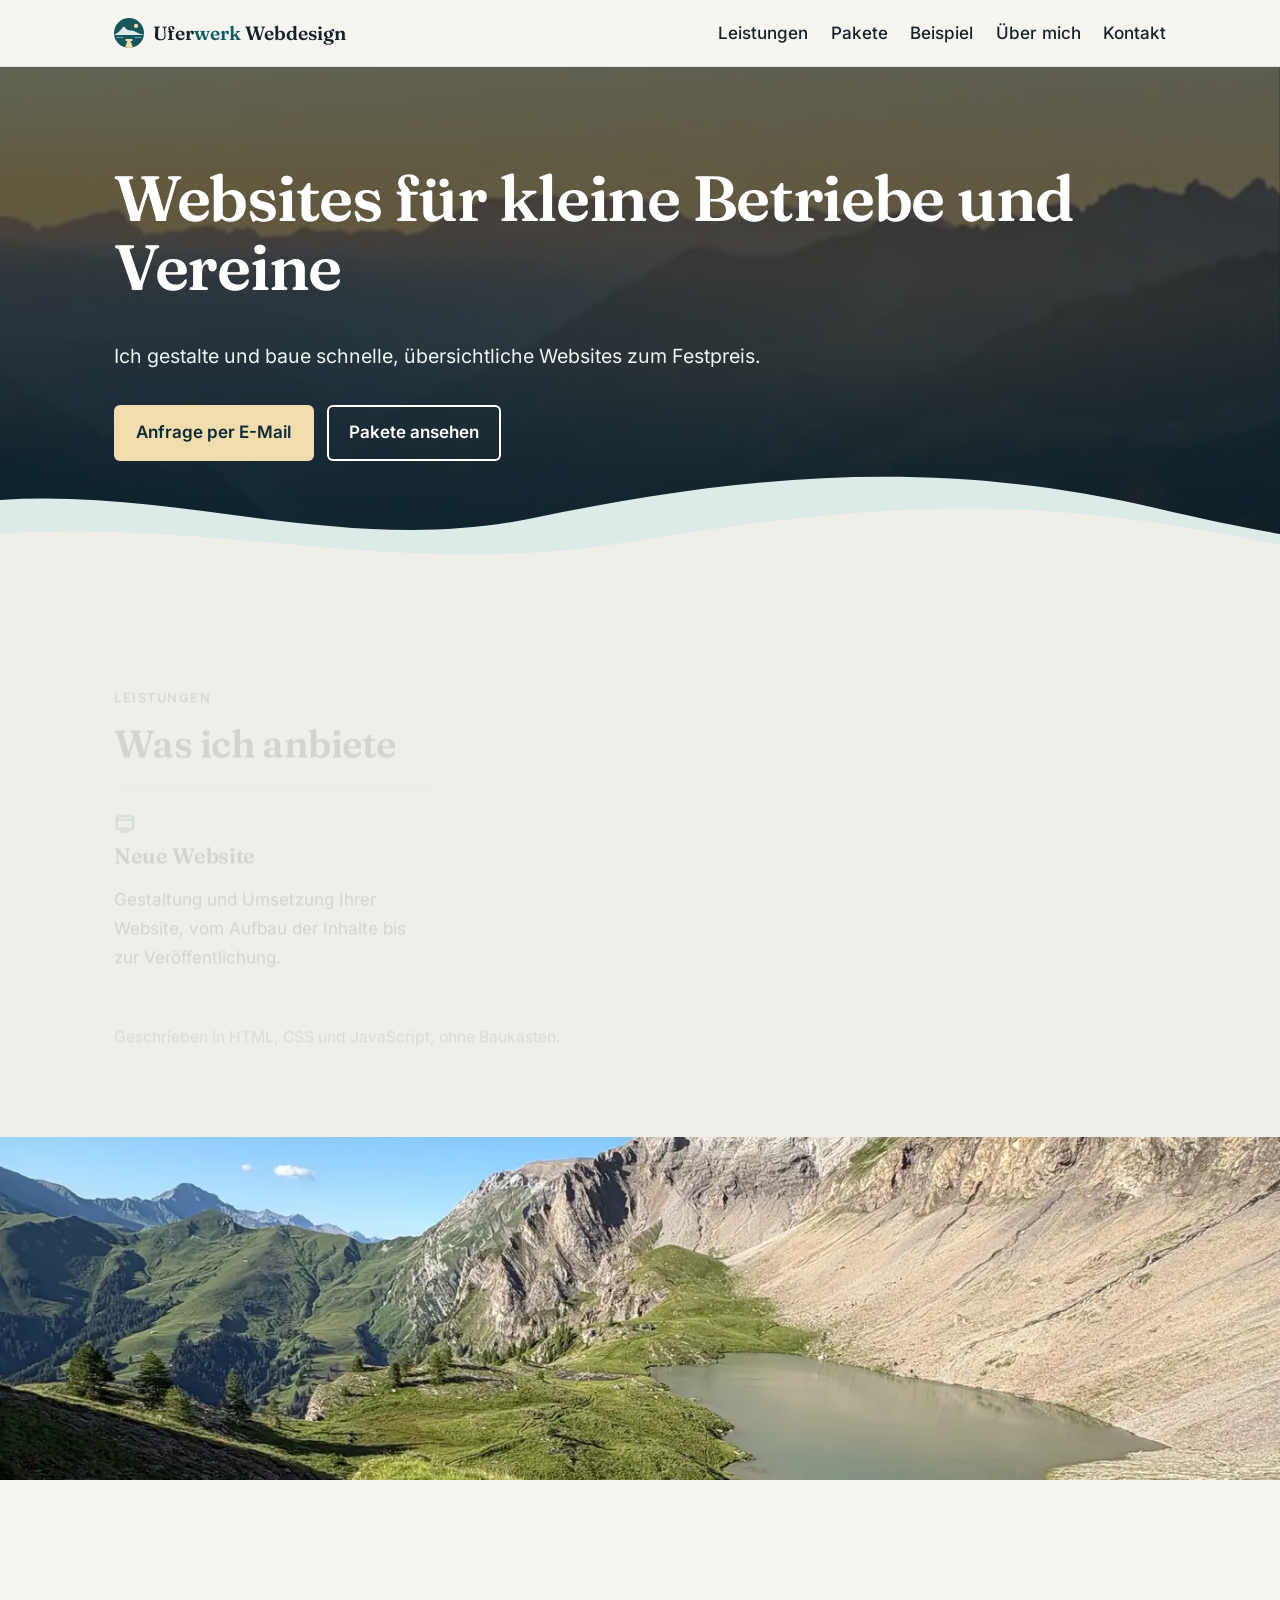
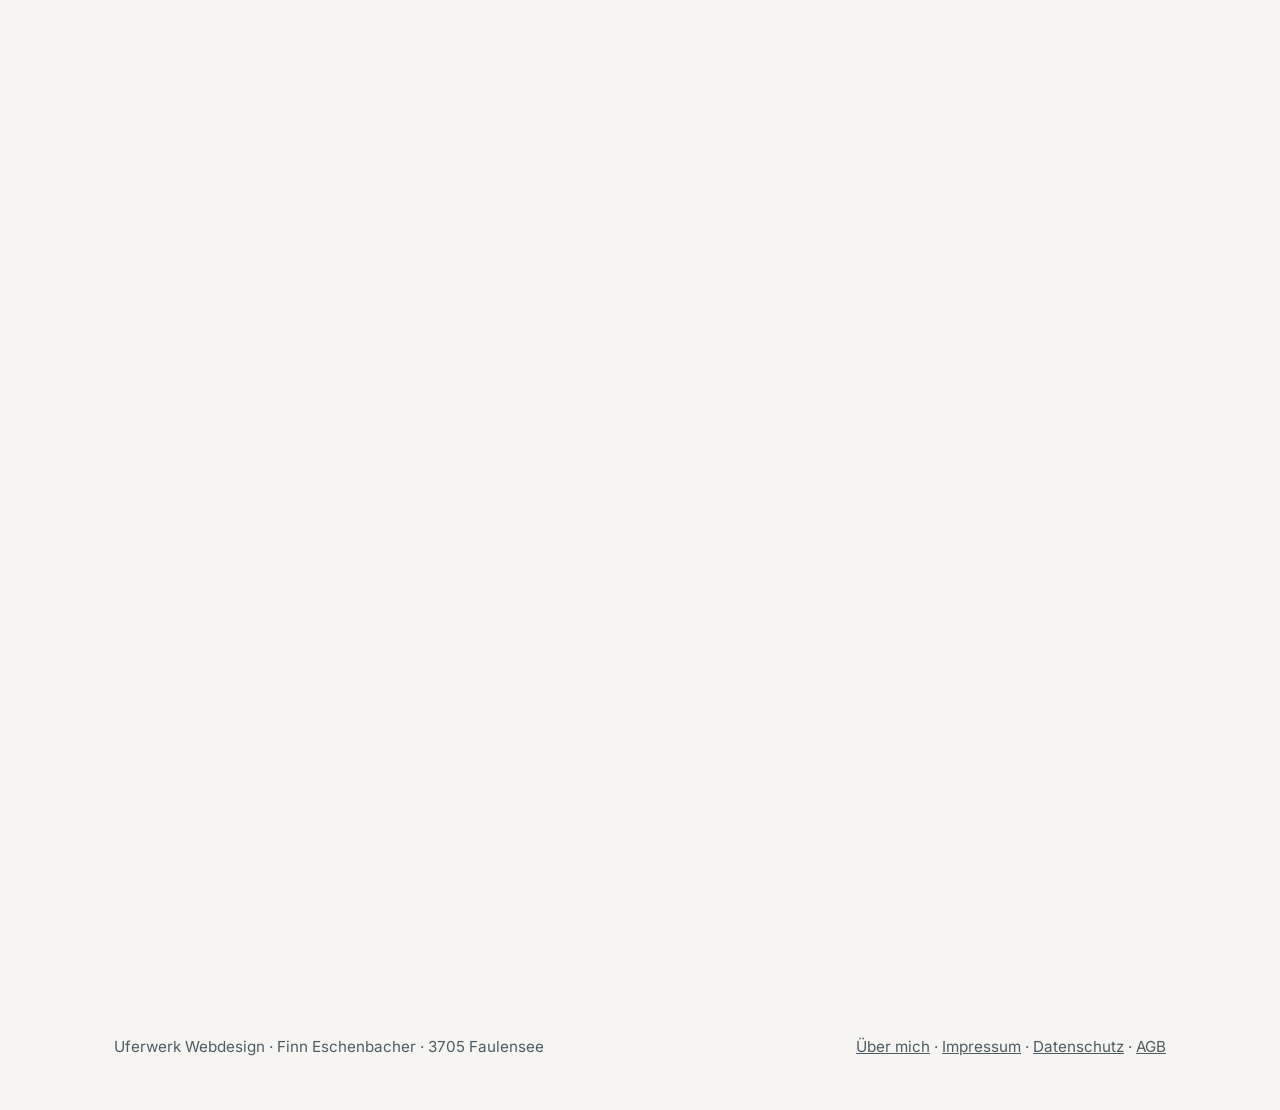
==== commit c3921c5f: "Formular: Platzhalter umformuliert" ====
--- a/index.html
+++ b/index.html
@@ -18,7 +18,7 @@
 <div class="field"><label for="f-mail">E-Mail <span class="req" aria-hidden="true">*</span></label><input id="f-mail" name="email" type="email" autocomplete="email" required aria-describedby="f-mail-err"><p class="err" id="f-mail-err" aria-live="polite"></p></div>
 <fieldset class="field"><legend>Projekt</legend><label class="opt"><input type="radio" name="projekt" value="Neue Website" checked> Neue Website</label><label class="opt"><input type="radio" name="projekt" value="Alte Website ersetzen"> Alte Website ersetzen</label></fieldset>
 <div class="field"><label for="f-paket">Paket</label><select id="f-paket" name="paket"><option>Paket S</option><option>Paket M</option><option selected>Noch unsicher</option></select></div>
-<div class="field field-full"><label for="f-msg">Nachricht <span class="optional">(optional)</span></label><textarea id="f-msg" name="nachricht" rows="5" placeholder="Gibt es bereits eine Vorstellung, wie Ihre Website aussehen soll?"></textarea></div>
+<div class="field field-full"><label for="f-msg">Nachricht <span class="optional">(optional)</span></label><textarea id="f-msg" name="nachricht" rows="5" placeholder="Haben Sie schon eine Vorstellung, wie Ihre Website aussehen soll?"></textarea></div>
 <div class="hp" aria-hidden="true"><label for="f-web">Website (bitte leer lassen)</label><input id="f-web" name="website" type="text" tabindex="-1" autocomplete="off"></div>
 <p class="field-full privacy">Ihre Angaben verwende ich nur zur Bearbeitung Ihrer Anfrage. Mehr dazu in der <a href="datenschutz.html">Datenschutzerklärung</a>.</p>
 <div class="field-full form-actions"><button class="btn" type="submit">Anfrage senden</button><p class="form-status" role="status" aria-live="polite"></p></div>
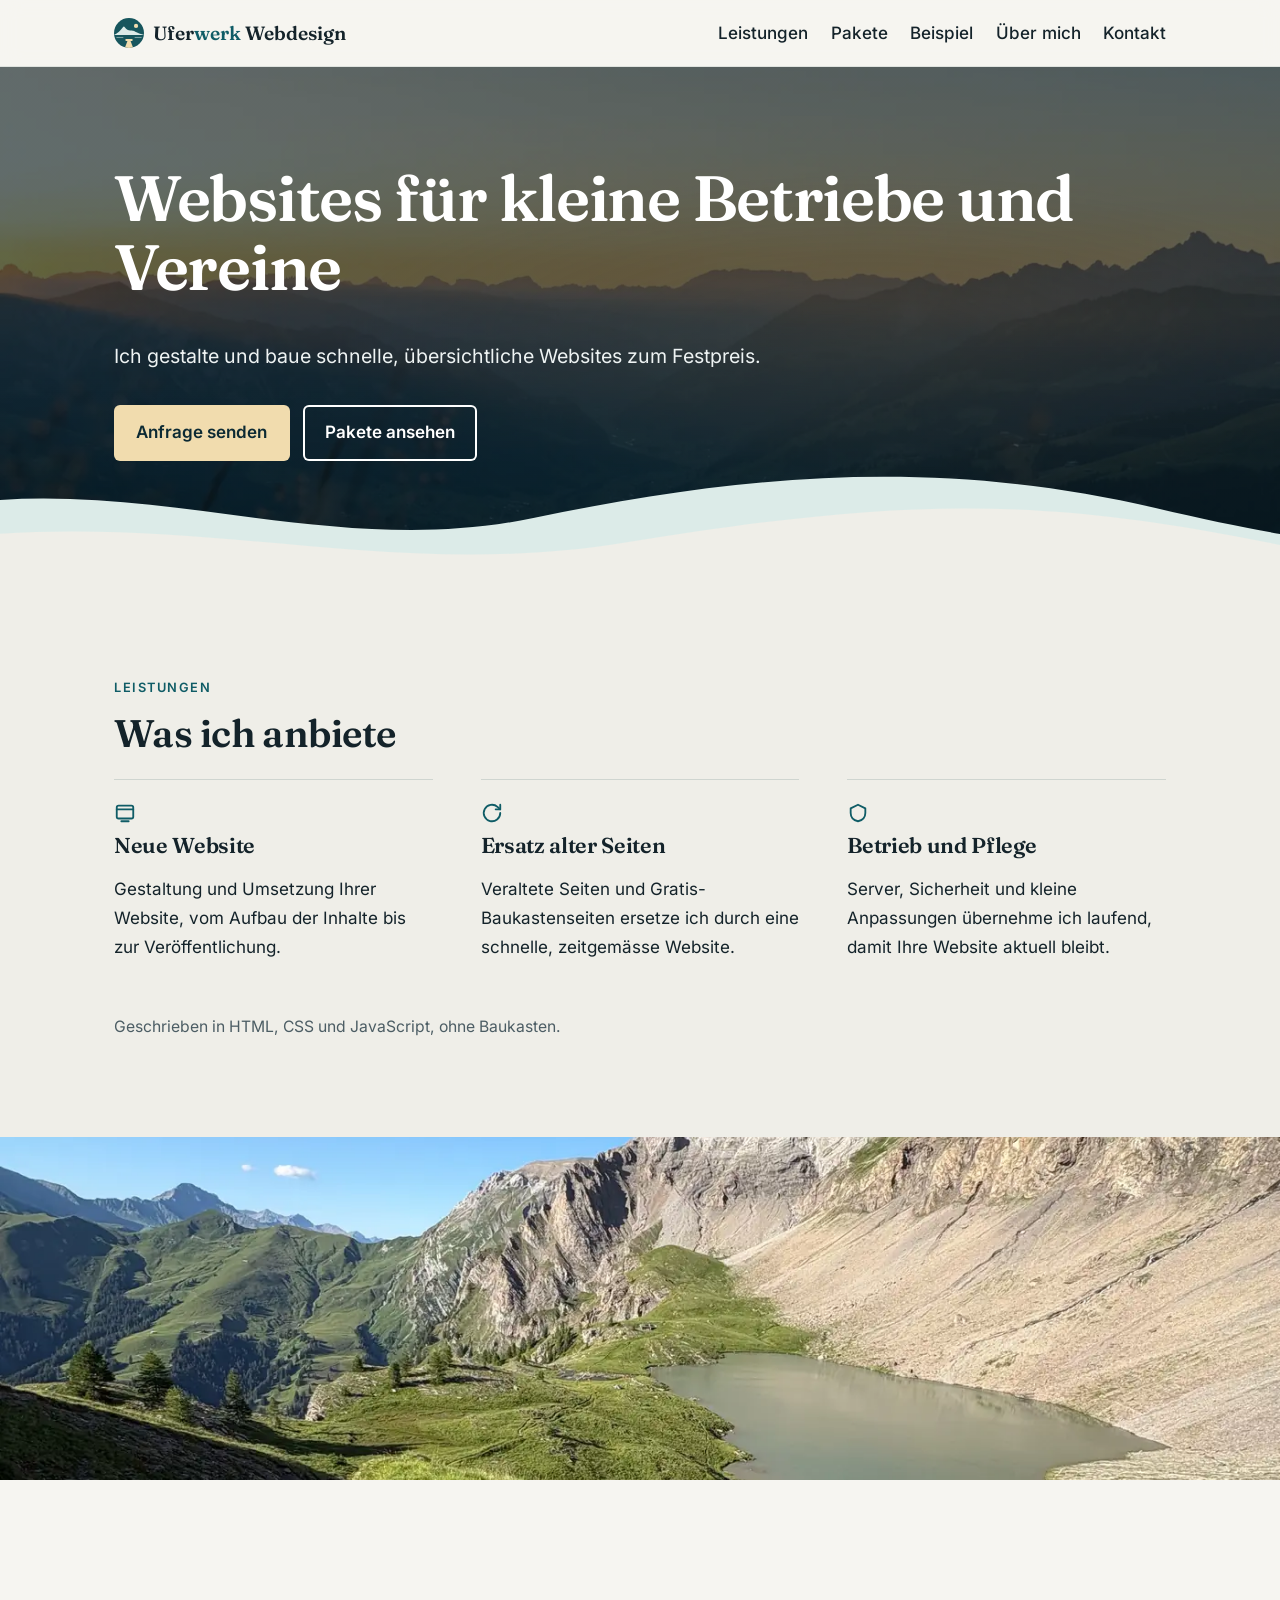
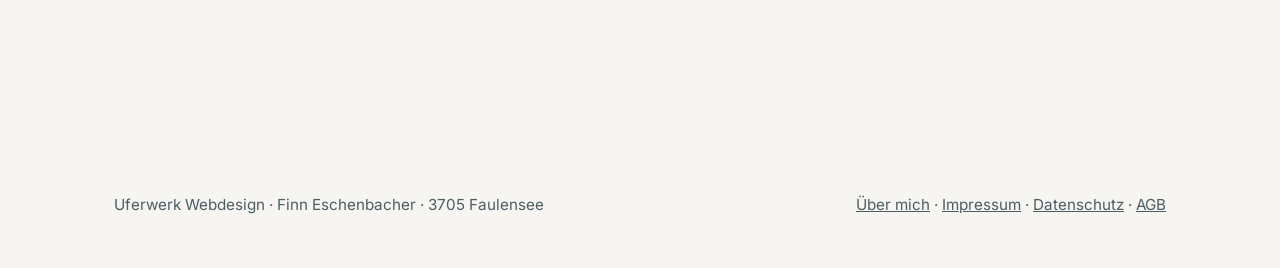
==== commit 0b6b043a: "Kontakt auf eigene Unterseite auslagern Kontaktblock und Formular nach kontakt.html verschoben. Navi" ====
--- a/index.html
+++ b/index.html
@@ -1,7 +1,7 @@
 <!DOCTYPE html>
-<html lang="de-CH"><head><meta charset="utf-8"><meta http-equiv="Content-Security-Policy" content="default-src 'self'; img-src 'self' data:; style-src 'self'; script-src 'self'; font-src 'self'; object-src 'none'; base-uri 'self'; form-action 'self' https://api.web3forms.com; connect-src 'self' https://api.web3forms.com; upgrade-insecure-requests"><meta name="format-detection" content="telephone=no, address=no, email=no"><meta name="viewport" content="width=device-width, initial-scale=1"><title>Uferwerk Webdesign – Websites für KMU und Vereine</title><meta name="description" content="Uferwerk Webdesign aus Faulensee: Websites für kleine Betriebe und Vereine zu Fixpreisen ab CHF 690."><link rel="canonical" href="https://uferwerk.ch/"><link rel="preload" href="fonts/inter.woff2" as="font" type="font/woff2" crossorigin><link rel="preload" href="fonts/fraunces.woff2" as="font" type="font/woff2" crossorigin><link rel="icon" href="favicon.ico" sizes="32x32"><link rel="apple-touch-icon" href="img/apple-touch-icon.png"><link rel="manifest" href="site.webmanifest"><meta property="og:type" content="website"><meta property="og:locale" content="de_CH"><meta property="og:site_name" content="Uferwerk Webdesign"><meta property="og:title" content="Uferwerk Webdesign – Websites für KMU und Vereine"><meta property="og:description" content="Uferwerk Webdesign aus Faulensee: Websites für kleine Betriebe und Vereine zu Fixpreisen ab CHF 690."><meta property="og:url" content="https://uferwerk.ch/"><meta property="og:image" content="https://uferwerk.ch/img/og-image.jpg?v=4"><meta property="og:image:type" content="image/jpeg"><meta property="og:image:width" content="1200"><meta property="og:image:height" content="630"><meta property="og:image:alt" content="Sonnenuntergang über einem Bergtal mit Schriftzug «Uferwerk Webdesign – Websites für kleine Betriebe und Vereine»"><meta name="twitter:card" content="summary_large_image"><meta name="twitter:title" content="Uferwerk Webdesign – Websites für KMU und Vereine"><meta name="twitter:description" content="Uferwerk Webdesign aus Faulensee: Websites für kleine Betriebe und Vereine zu Fixpreisen ab CHF 690."><meta name="twitter:image" content="https://uferwerk.ch/img/og-image.jpg?v=4"><meta name="twitter:image:alt" content="Sonnenuntergang über einem Bergtal mit Schriftzug «Uferwerk Webdesign – Websites für kleine Betriebe und Vereine»"><link rel="stylesheet" href="style.css"><link rel="icon" href="favicon.svg" type="image/svg+xml"><meta name="theme-color" content="#17565d"></head><body><a class="skip" href="#main">Zum Inhalt springen</a><header class="site"><nav class="wrap nav" aria-label="Hauptnavigation"><a class="logo" href="index.html"><img src="favicon.svg" alt="" width="30" height="30"><b>Ufer<span>werk</span> Webdesign</b></a><button class="nav-toggle" type="button" aria-expanded="false" aria-controls="hauptmenu" aria-label="Menü öffnen" hidden><span class="nav-toggle-bars" aria-hidden="true"></span></button><ul class="menu" id="hauptmenu"><li><a href="index.html#leistungen">Leistungen</a></li><li><a href="index.html#pakete">Pakete</a></li><li><a href="index.html#beispiel">Beispiel</a></li><li class="menu-wide"><a href="ueber-mich.html">Über mich</a></li><li><a href="index.html#kontakt">Kontakt</a></li></ul></nav></header><main id="main"><section class="hero"><picture class="hero-bg"><source media="(max-width:600px)" type="image/webp" srcset="img/hero-mobil-600.webp 600w, img/hero-mobil-900.webp 900w" sizes="100vw"><source media="(max-width:600px)" srcset="img/hero-mobil-900.jpg"><source type="image/webp" srcset="img/hero-800.webp 800w, img/hero-1600.webp 1600w, img/hero-2400.webp 2400w" sizes="100vw"><img src="img/hero-1600.jpg" alt="" width="1600" height="880" fetchpriority="high" decoding="async"></picture><span class="hero-glow" aria-hidden="true"></span><span class="hero-shade" aria-hidden="true"></span><div class="wrap hero-grid"><div><h1 class="fade d2">Websites für kleine Betriebe und Vereine</h1>
+<html lang="de-CH"><head><meta charset="utf-8"><meta http-equiv="Content-Security-Policy" content="default-src 'self'; img-src 'self' data:; style-src 'self'; script-src 'self'; font-src 'self'; object-src 'none'; base-uri 'self'; form-action 'self' https://api.web3forms.com; connect-src 'self' https://api.web3forms.com; upgrade-insecure-requests"><meta name="format-detection" content="telephone=no, address=no, email=no"><meta name="viewport" content="width=device-width, initial-scale=1"><title>Uferwerk Webdesign – Websites für KMU und Vereine</title><meta name="description" content="Uferwerk Webdesign aus Faulensee: Websites für kleine Betriebe und Vereine zu Fixpreisen ab CHF 690."><link rel="canonical" href="https://uferwerk.ch/"><link rel="preload" href="fonts/inter.woff2" as="font" type="font/woff2" crossorigin><link rel="preload" href="fonts/fraunces.woff2" as="font" type="font/woff2" crossorigin><link rel="icon" href="favicon.ico" sizes="32x32"><link rel="apple-touch-icon" href="img/apple-touch-icon.png"><link rel="manifest" href="site.webmanifest"><meta property="og:type" content="website"><meta property="og:locale" content="de_CH"><meta property="og:site_name" content="Uferwerk Webdesign"><meta property="og:title" content="Uferwerk Webdesign – Websites für KMU und Vereine"><meta property="og:description" content="Uferwerk Webdesign aus Faulensee: Websites für kleine Betriebe und Vereine zu Fixpreisen ab CHF 690."><meta property="og:url" content="https://uferwerk.ch/"><meta property="og:image" content="https://uferwerk.ch/img/og-image.jpg?v=4"><meta property="og:image:type" content="image/jpeg"><meta property="og:image:width" content="1200"><meta property="og:image:height" content="630"><meta property="og:image:alt" content="Sonnenuntergang über einem Bergtal mit Schriftzug «Uferwerk Webdesign – Websites für kleine Betriebe und Vereine»"><meta name="twitter:card" content="summary_large_image"><meta name="twitter:title" content="Uferwerk Webdesign – Websites für KMU und Vereine"><meta name="twitter:description" content="Uferwerk Webdesign aus Faulensee: Websites für kleine Betriebe und Vereine zu Fixpreisen ab CHF 690."><meta name="twitter:image" content="https://uferwerk.ch/img/og-image.jpg?v=4"><meta name="twitter:image:alt" content="Sonnenuntergang über einem Bergtal mit Schriftzug «Uferwerk Webdesign – Websites für kleine Betriebe und Vereine»"><link rel="stylesheet" href="style.css"><link rel="icon" href="favicon.svg" type="image/svg+xml"><meta name="theme-color" content="#17565d"></head><body><a class="skip" href="#main">Zum Inhalt springen</a><header class="site"><nav class="wrap nav" aria-label="Hauptnavigation"><a class="logo" href="index.html"><img src="favicon.svg" alt="" width="30" height="30"><b>Ufer<span>werk</span> Webdesign</b></a><button class="nav-toggle" type="button" aria-expanded="false" aria-controls="hauptmenu" aria-label="Menü öffnen" hidden><span class="nav-toggle-bars" aria-hidden="true"></span></button><ul class="menu" id="hauptmenu"><li><a href="index.html#leistungen">Leistungen</a></li><li><a href="index.html#pakete">Pakete</a></li><li><a href="index.html#beispiel">Beispiel</a></li><li class="menu-wide"><a href="ueber-mich.html">Über mich</a></li><li><a href="kontakt.html">Kontakt</a></li></ul></nav></header><main id="main"><section class="hero"><picture class="hero-bg"><source media="(max-width:600px)" type="image/webp" srcset="img/hero-mobil-600.webp 600w, img/hero-mobil-900.webp 900w" sizes="100vw"><source media="(max-width:600px)" srcset="img/hero-mobil-900.jpg"><source type="image/webp" srcset="img/hero-800.webp 800w, img/hero-1600.webp 1600w, img/hero-2400.webp 2400w" sizes="100vw"><img src="img/hero-1600.jpg" alt="" width="1600" height="880" fetchpriority="high" decoding="async"></picture><span class="hero-glow" aria-hidden="true"></span><span class="hero-shade" aria-hidden="true"></span><div class="wrap hero-grid"><div><h1 class="fade d2">Websites für kleine Betriebe und Vereine</h1>
 <p class="lead fade d3">Ich gestalte und baue schnelle, übersichtliche Websites zum Festpreis.</p>
-<div class="cta fade d4"><a class="btn" href="mailto:kontakt@uferwerk.ch?subject=Anfrage%20Website&amp;body=Guten%20Tag%20Herr%20Eschenbacher%0D%0A%0D%0AName%20des%20Betriebs%20oder%20Vereins%3A%20%0D%0AGew%C3%BCnschtes%20Paket%20(S%20oder%20M)%3A%20%0D%0AAnzahl%20Seiten%3A%20%0D%0AWunschtermin%3A%20%0D%0A%0D%0AFreundliche%20Gr%C3%BCsse%0D%0A">Anfrage per E-Mail</a><a class="btn ghost" href="#pakete">Pakete ansehen</a></div></div></div>
+<div class="cta fade d4"><a class="btn" href="kontakt.html">Anfrage senden</a><a class="btn ghost" href="#pakete">Pakete ansehen</a></div></div></div>
 <svg class="waves" viewBox="0 0 1440 160" preserveAspectRatio="none" aria-hidden="true" focusable="false"><path d="M-100 90C140 40 360 140 600 95s460-60 700-10 300 40 300 40V160H-100z" fill="#dcebe8"/><path d="M-100 120C200 80 420 160 700 120s440-50 700-5 200 30 200 30V160H-100z" fill="#efeee8"/></svg></section>
 <section id="leistungen" class="alt"><div class="wrap"><p class="eyebrow reveal">Leistungen</p><h2 class="reveal">Was ich anbiete</h2><div class="grid3">
 <div class="card reveal"><div class="icon" aria-hidden="true"><svg width="22" height="22" viewBox="0 0 24 24" fill="none" stroke="currentColor" stroke-width="2" stroke-linecap="round" stroke-linejoin="round"><rect x="3" y="4" width="18" height="14" rx="2"/><path d="M3 8h18M8 21h8"/></svg></div><h3>Neue Website</h3><p>Gestaltung und Umsetzung Ihrer Website, vom Aufbau der Inhalte bis zur Veröffentlichung.</p></div>
@@ -12,14 +12,4 @@
 <section id="beispiel" class="alt"><div class="wrap ref reveal"><div><span class="tag">Beispielprojekt</span><h2 class="reveal">Café Lorrainebohne (fiktiv)</h2><p>Ein Café in Bern, umgesetzt im Umfang von Paket S: Angebot, Karte, Öffnungszeiten und Tischreservation.</p><p><a class="btn" href="beispiel/index.html">Website ansehen</a></p></div>
 <a class="shot" href="beispiel/index.html" tabindex="-1" aria-hidden="true"><img src="img/beispiel-vorschau.webp" alt="Vorschau der Beispiel-Website Café Lorrainebohne" width="720" height="450" loading="lazy" decoding="async"></a></div></section>
 <section><div class="wrap"><p class="eyebrow reveal">Ablauf</p><h2 class="reveal">In drei Schritten zur Website</h2><ol class="steps reveal"><li>Sie beschreiben Ihr Vorhaben per E-Mail und erhalten eine Offerte. Der erste Entwurf der Startseite ist unverbindlich und kostenlos.</li><li>Nach Ihrer schriftlichen Annahme und der Anzahlung setze ich die Website um.</li><li>Nach Ihrer Freigabe schalte ich die Website auf.</li></ol></div></section>
-<figure class="band band-see"><picture><source type="image/webp" srcset="img/see-spiegelung-800.webp 800w, img/see-spiegelung-1400.webp 1400w, img/see-spiegelung-2000.webp 2000w" sizes="100vw"><img src="img/see-spiegelung-1400.jpg" alt="Grüne Hügel spiegeln sich in einem Bergsee" width="1400" height="889" loading="lazy" decoding="async"></picture></figure><section id="kontakt"><div class="wrap"><div class="contact reveal"><div><h2>Projekt besprechen?</h2><p>Finn Eschenbacher · <a href="mailto:kontakt@uferwerk.ch?subject=Anfrage%20Website&amp;body=Guten%20Tag%20Herr%20Eschenbacher%0D%0A%0D%0AName%20des%20Betriebs%20oder%20Vereins%3A%20%0D%0AGew%C3%BCnschtes%20Paket%20(S%20oder%20M)%3A%20%0D%0AAnzahl%20Seiten%3A%20%0D%0AWunschtermin%3A%20%0D%0A%0D%0AFreundliche%20Gr%C3%BCsse%0D%0A">kontakt@uferwerk.ch</a><br>Ich arbeite nebenberuflich und antworte in der Regel innert zwei Werktagen. <a href="ueber-mich.html">Mehr über mich</a></p></div><a class="btn" href="mailto:kontakt@uferwerk.ch?subject=Anfrage%20Website&amp;body=Guten%20Tag%20Herr%20Eschenbacher%0D%0A%0D%0AName%20des%20Betriebs%20oder%20Vereins%3A%20%0D%0AGew%C3%BCnschtes%20Paket%20(S%20oder%20M)%3A%20%0D%0AAnzahl%20Seiten%3A%20%0D%0AWunschtermin%3A%20%0D%0A%0D%0AFreundliche%20Gr%C3%BCsse%0D%0A">E-Mail schreiben</a></div><div class="form-wrap reveal"><h2 id="formular-titel">Anfrage per Formular</h2>
-<form id="anfrage" class="anfrage" action="https://api.web3forms.com/submit" method="POST" novalidate aria-labelledby="formular-titel">
-<div class="field"><label for="f-name">Name / Betrieb oder Verein <span class="req" aria-hidden="true">*</span></label><input id="f-name" name="name" type="text" autocomplete="name" required aria-describedby="f-name-err"><p class="err" id="f-name-err" aria-live="polite"></p></div>
-<div class="field"><label for="f-mail">E-Mail <span class="req" aria-hidden="true">*</span></label><input id="f-mail" name="email" type="email" autocomplete="email" required aria-describedby="f-mail-err"><p class="err" id="f-mail-err" aria-live="polite"></p></div>
-<fieldset class="field"><legend>Projekt</legend><label class="opt"><input type="radio" name="projekt" value="Neue Website" checked> Neue Website</label><label class="opt"><input type="radio" name="projekt" value="Alte Website ersetzen"> Alte Website ersetzen</label></fieldset>
-<div class="field"><label for="f-paket">Paket</label><select id="f-paket" name="paket"><option>Paket S</option><option>Paket M</option><option selected>Noch unsicher</option></select></div>
-<div class="field field-full"><label for="f-msg">Nachricht <span class="optional">(optional)</span></label><textarea id="f-msg" name="nachricht" rows="5" placeholder="Haben Sie schon eine Vorstellung, wie Ihre Website aussehen soll?"></textarea></div>
-<div class="hp" aria-hidden="true"><label for="f-web">Website (bitte leer lassen)</label><input id="f-web" name="website" type="text" tabindex="-1" autocomplete="off"></div>
-<p class="field-full privacy">Ihre Angaben verwende ich nur zur Bearbeitung Ihrer Anfrage. Mehr dazu in der <a href="datenschutz.html">Datenschutzerklärung</a>.</p>
-<div class="field-full form-actions"><button class="btn" type="submit">Anfrage senden</button><p class="form-status" role="status" aria-live="polite"></p></div>
-</form></div></div></section></main><footer class="site"><div class="wrap foot"><p>Uferwerk Webdesign · Finn Eschenbacher · 3705 Faulensee</p><p><a href="ueber-mich.html">Über mich</a> · <a href="impressum.html">Impressum</a> · <a href="datenschutz.html">Datenschutz</a> · <a href="agb.html">AGB</a></p></div></footer><script src="anim.js" defer></script><script src="mail.js" defer></script><script src="form.js" defer></script><script src="nav.js" defer></script></body></html>
+<figure class="band band-see"><picture><source type="image/webp" srcset="img/see-spiegelung-800.webp 800w, img/see-spiegelung-1400.webp 1400w, img/see-spiegelung-2000.webp 2000w" sizes="100vw"><img src="img/see-spiegelung-1400.jpg" alt="Grüne Hügel spiegeln sich in einem Bergsee" width="1400" height="889" loading="lazy" decoding="async"></picture></figure><section id="cta-kontakt"><div class="wrap"><div class="contact reveal"><div><h2>Projekt besprechen?</h2><p>Schreiben Sie mir – ich antworte in der Regel innert zwei Werktagen.</p></div><a class="btn" href="kontakt.html">Zur Kontaktseite</a></div></div></section></main><footer class="site"><div class="wrap foot"><p>Uferwerk Webdesign · Finn Eschenbacher · 3705 Faulensee</p><p><a href="ueber-mich.html">Über mich</a> · <a href="impressum.html">Impressum</a> · <a href="datenschutz.html">Datenschutz</a> · <a href="agb.html">AGB</a></p></div></footer><script src="anim.js" defer></script><script src="nav.js" defer></script></body></html>
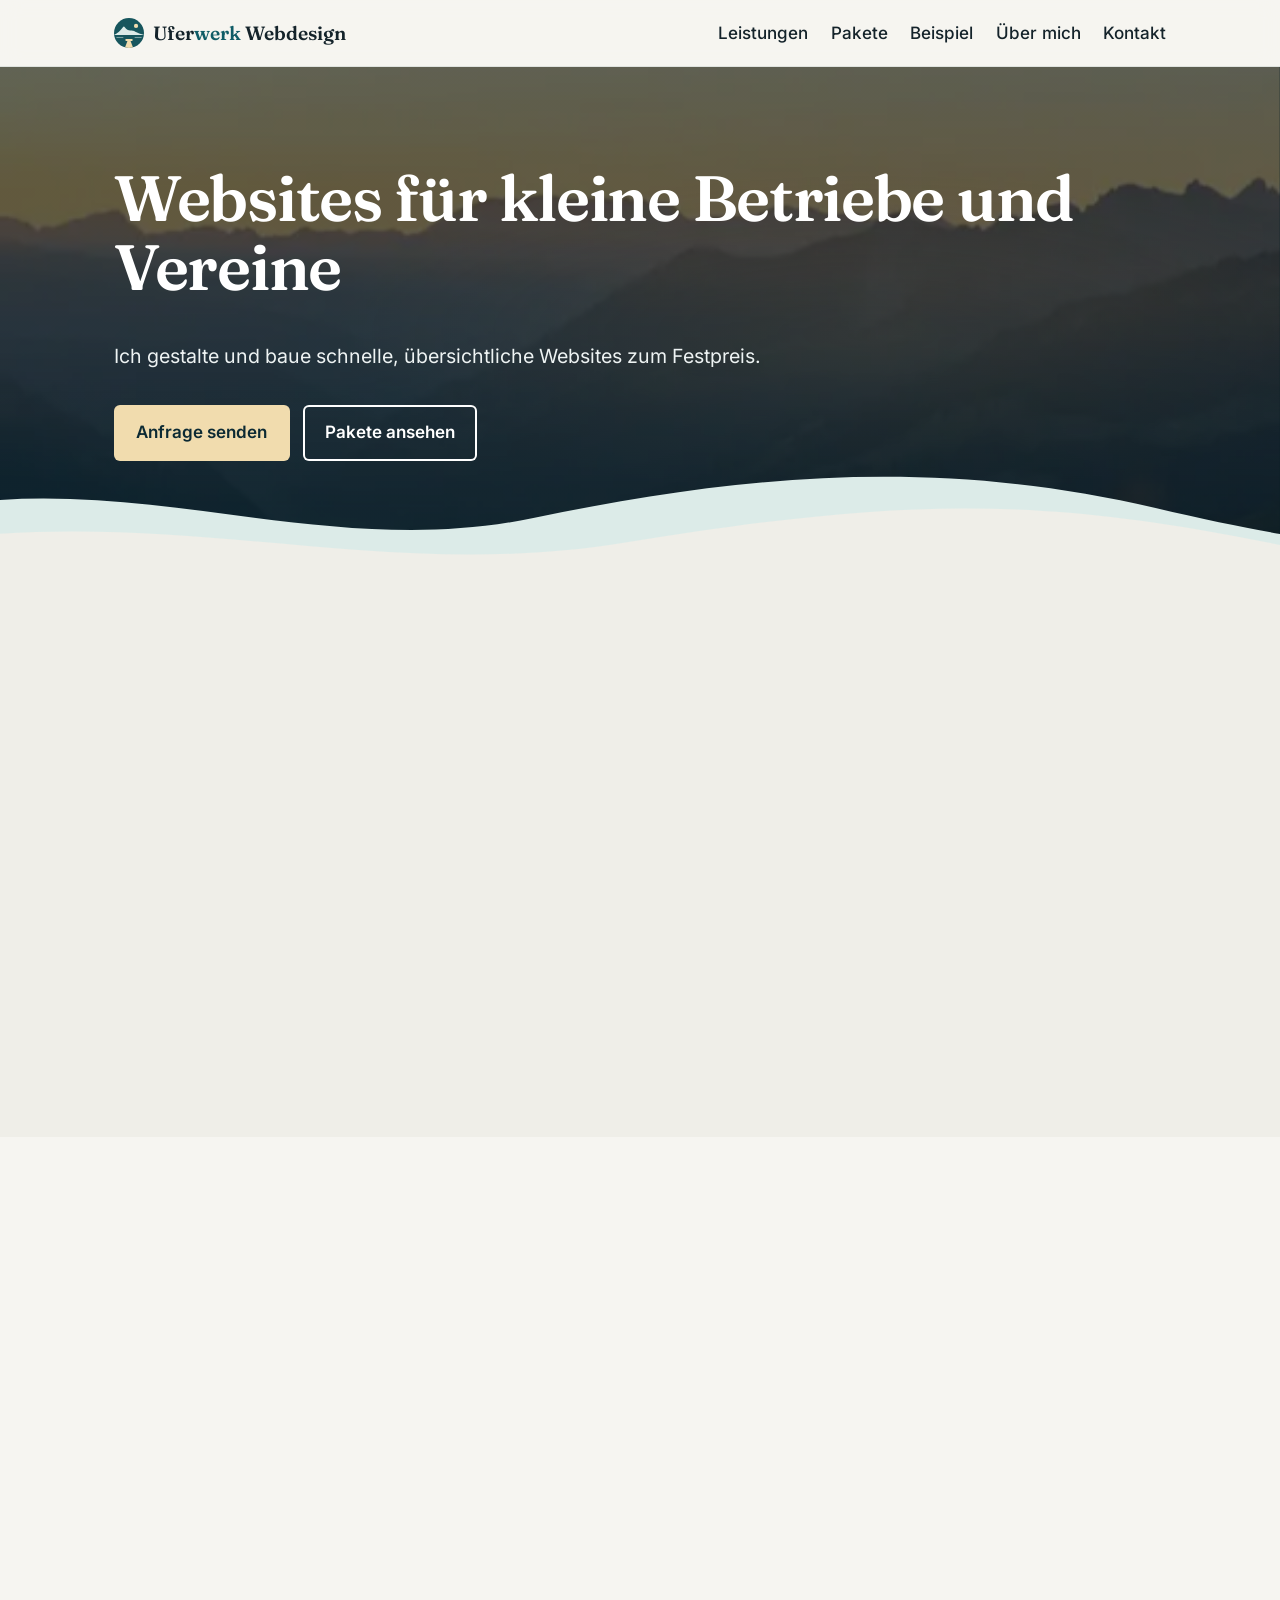
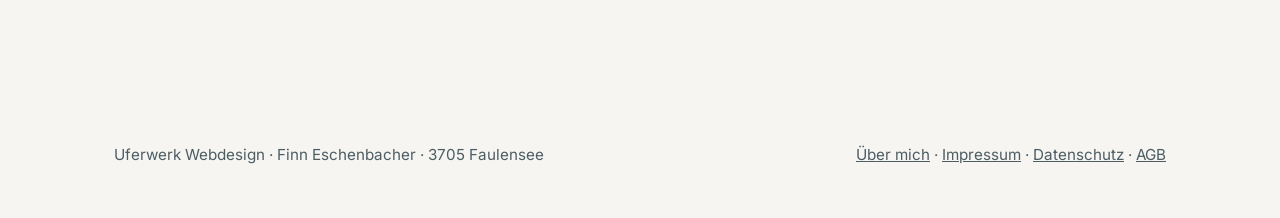
==== commit 3d97edf1: "Kosten 1. Jahr: dezenter, ohne Rechnung" ====
--- a/index.html
+++ b/index.html
@@ -8,7 +8,7 @@
 <div class="card reveal"><div class="icon" aria-hidden="true"><svg width="22" height="22" viewBox="0 0 24 24" fill="none" stroke="currentColor" stroke-width="2" stroke-linecap="round" stroke-linejoin="round"><path d="M21 12a9 9 0 1 1-3-6.7L21 8"/><path d="M21 3v5h-5"/></svg></div><h3>Ersatz alter Seiten</h3><p>Veraltete Seiten und Gratis-Baukastenseiten ersetze ich durch eine schnelle, zeitgemässe Website.</p></div>
 <div class="card reveal"><div class="icon" aria-hidden="true"><svg width="22" height="22" viewBox="0 0 24 24" fill="none" stroke="currentColor" stroke-width="2" stroke-linecap="round" stroke-linejoin="round"><path d="M12 3l8 4v5c0 5-3.5 8-8 9-4.5-1-8-4-8-9V7z"/></svg></div><h3>Betrieb und Pflege</h3><p>Server, Sicherheit und kleine Anpassungen übernehme ich laufend, damit Ihre Website aktuell bleibt.</p></div>
 </div><p class="tech-note reveal">Geschrieben in HTML, CSS und JavaScript, ohne Baukasten.</p></div></section>
-<figure class="band band-weg"><picture><source type="image/webp" srcset="img/see-weg-800.webp 800w, img/see-weg-1400.webp 1400w, img/see-weg-2000.webp 2000w" sizes="100vw"><img src="img/see-weg-1400.jpg" alt="Bergsee in den Alpen, daneben ein Wanderweg" width="1400" height="583" loading="lazy" decoding="async"></picture></figure><section id="pakete"><div class="wrap"><p class="eyebrow reveal">Pakete</p><h2 class="reveal">Pakete und Preise</h2><div class="grid3"><div class="card pkg reveal"><h3>Paket S</h3><p class="price">CHF 690</p><ul class="rows"><li><span class="k">Umfang</span><span class="v">1 Seite mit Abschnitten</span></li><li><span class="k">Darstellung auf Handy, Tablet und Computer</span><span class="v"><span class="yes">inbegriffen</span></span></li><li><span class="k">Kontakt, Anfahrt und Öffnungszeiten</span><span class="v"><span class="yes">inbegriffen</span></span></li><li><span class="k">Impressum und Datenschutzseite</span><span class="v"><span class="yes">inbegriffen</span></span></li><li><span class="k">Grundlagen für Suchmaschinen (Seitentitel, Beschreibungen, Sitemap)</span><span class="v"><span class="yes">inbegriffen</span></span></li><li><span class="k">Google-Unternehmensprofil einrichten</span><span class="v"><span class="no">nicht inbegriffen</span></span></li><li><span class="k">Korrekturrunden</span><span class="v">1</span></li><li><span class="k">Erster Entwurf nach</span><span class="v">ca. 1 Woche</span></li></ul></div><div class="card pkg reveal"><h3>Paket M</h3><p class="price">CHF 1'190</p><ul class="rows"><li><span class="k">Umfang</span><span class="v">3–5 Unterseiten</span></li><li><span class="k">Darstellung auf Handy, Tablet und Computer</span><span class="v"><span class="yes">inbegriffen</span></span></li><li><span class="k">Kontakt, Anfahrt und Öffnungszeiten</span><span class="v"><span class="yes">inbegriffen</span></span></li><li><span class="k">Impressum und Datenschutzseite</span><span class="v"><span class="yes">inbegriffen</span></span></li><li><span class="k">Grundlagen für Suchmaschinen (Seitentitel, Beschreibungen, Sitemap)</span><span class="v"><span class="yes">inbegriffen</span></span></li><li><span class="k">Google-Unternehmensprofil einrichten</span><span class="v"><span class="yes">inbegriffen</span></span></li><li><span class="k">Korrekturrunden</span><span class="v">2</span></li><li><span class="k">Erster Entwurf nach</span><span class="v">ca. 2 Wochen</span></li></ul></div><div class="card pkg reveal"><h3>Pflege</h3><p class="price">CHF 19 <small>pro Monat</small></p><p class="price-alt">oder CHF 180 pro Jahr im Jahresabo (Sie sparen CHF 48)</p><p class="badge">Monatsabo ohne Mindestlaufzeit</p><ul class="rows"><li><span class="k">Betrieb auf dem Server</span><span class="v"><span class="yes">inbegriffen</span></span></li><li><span class="k">Verschlüsselung (https)</span><span class="v"><span class="yes">inbegriffen</span></span></li><li><span class="k">Technische Überwachung und Aktualisierungen</span><span class="v"><span class="yes">inbegriffen</span></span></li><li><span class="k">Kleine Anpassungen (Öffnungszeiten, Preise, Texte, Bilder)</span><span class="v"><span class="yes">inbegriffen</span></span></li><li><span class="k">Mailadresse auf Ihrer Domain</span><span class="v">auf Wunsch</span></li><li><span class="k">Grössere Wünsche</span><span class="v">nach Offerte</span></li><li><span class="k">Abrechnung</span><span class="v">monatlich oder jährlich</span></li><li><span class="k">Mindestlaufzeit</span><span class="v">keine (Monatsabo)</span></li><li><span class="k">Kündigung</span><span class="v">1 Monat auf Monatsende</span></li></ul></div></div><div class="yearcost reveal"><h3>Kosten im 1. Jahr inkl. Pflege</h3><p><strong>Paket S:</strong> CHF 690 + 12 × CHF 19 = <strong>CHF 918</strong>, mit Jahresabo CHF 870</p><p><strong>Paket M:</strong> CHF 1'190 + 12 × CHF 19 = <strong>CHF 1'418</strong>, mit Jahresabo CHF 1'370</p><p class="note">Die Pflege mit Monatsabo hat keine Mindestlaufzeit und ist mit 1 Monat auf Monatsende kündbar.</p></div><div class="facts reveal"><p><strong>Endpreise</strong> in Schweizer Franken. Uferwerk ist nicht mehrwertsteuerpflichtig.</p><p><strong>Texte und Bilder</strong> liefern Sie. Beim Ordnen und Kürzen unterstütze ich Sie.</p><p><strong>Domain</strong> (Ihre Internetadresse, z.B. ihr-betrieb.ch): zum Einkaufspreis, ca. CHF 10 bis 20 pro Jahr.</p><p><strong>Vereine</strong> erhalten 20 % Rabatt auf Paket S und M: CHF 552 statt 690, CHF 952 statt 1'190.</p><p><strong>Zahlung:</strong> Der erste Entwurf der Startseite ist unverbindlich und kostenlos. Mit Ihrer schriftlichen Annahme sind 50&nbsp;% fällig, 50&nbsp;% nach Freigabe. Zusatzwünsche offeriere ich vorher schriftlich. Es gelten die <a href="agb.html">AGB</a>.</p></div></div></section>
+<figure class="band band-weg"><picture><source type="image/webp" srcset="img/see-weg-800.webp 800w, img/see-weg-1400.webp 1400w, img/see-weg-2000.webp 2000w" sizes="100vw"><img src="img/see-weg-1400.jpg" alt="Bergsee in den Alpen, daneben ein Wanderweg" width="1400" height="583" loading="lazy" decoding="async"></picture></figure><section id="pakete"><div class="wrap"><p class="eyebrow reveal">Pakete</p><h2 class="reveal">Pakete und Preise</h2><div class="grid3"><div class="card pkg reveal"><h3>Paket S</h3><p class="price">CHF 690</p><ul class="rows"><li><span class="k">Umfang</span><span class="v">1 Seite mit Abschnitten</span></li><li><span class="k">Darstellung auf Handy, Tablet und Computer</span><span class="v"><span class="yes">inbegriffen</span></span></li><li><span class="k">Kontakt, Anfahrt und Öffnungszeiten</span><span class="v"><span class="yes">inbegriffen</span></span></li><li><span class="k">Impressum und Datenschutzseite</span><span class="v"><span class="yes">inbegriffen</span></span></li><li><span class="k">Grundlagen für Suchmaschinen (Seitentitel, Beschreibungen, Sitemap)</span><span class="v"><span class="yes">inbegriffen</span></span></li><li><span class="k">Google-Unternehmensprofil einrichten</span><span class="v"><span class="no">nicht inbegriffen</span></span></li><li><span class="k">Korrekturrunden</span><span class="v">1</span></li><li><span class="k">Erster Entwurf nach</span><span class="v">ca. 1 Woche</span></li></ul></div><div class="card pkg reveal"><h3>Paket M</h3><p class="price">CHF 1'190</p><ul class="rows"><li><span class="k">Umfang</span><span class="v">3–5 Unterseiten</span></li><li><span class="k">Darstellung auf Handy, Tablet und Computer</span><span class="v"><span class="yes">inbegriffen</span></span></li><li><span class="k">Kontakt, Anfahrt und Öffnungszeiten</span><span class="v"><span class="yes">inbegriffen</span></span></li><li><span class="k">Impressum und Datenschutzseite</span><span class="v"><span class="yes">inbegriffen</span></span></li><li><span class="k">Grundlagen für Suchmaschinen (Seitentitel, Beschreibungen, Sitemap)</span><span class="v"><span class="yes">inbegriffen</span></span></li><li><span class="k">Google-Unternehmensprofil einrichten</span><span class="v"><span class="yes">inbegriffen</span></span></li><li><span class="k">Korrekturrunden</span><span class="v">2</span></li><li><span class="k">Erster Entwurf nach</span><span class="v">ca. 2 Wochen</span></li></ul></div><div class="card pkg reveal"><h3>Pflege</h3><p class="price">CHF 19 <small>pro Monat</small></p><p class="price-alt">oder CHF 180 pro Jahr im Jahresabo (Sie sparen CHF 48)</p><p class="badge">Monatsabo ohne Mindestlaufzeit</p><ul class="rows"><li><span class="k">Betrieb auf dem Server</span><span class="v"><span class="yes">inbegriffen</span></span></li><li><span class="k">Verschlüsselung (https)</span><span class="v"><span class="yes">inbegriffen</span></span></li><li><span class="k">Technische Überwachung und Aktualisierungen</span><span class="v"><span class="yes">inbegriffen</span></span></li><li><span class="k">Kleine Anpassungen (Öffnungszeiten, Preise, Texte, Bilder)</span><span class="v"><span class="yes">inbegriffen</span></span></li><li><span class="k">Mailadresse auf Ihrer Domain</span><span class="v">auf Wunsch</span></li><li><span class="k">Grössere Wünsche</span><span class="v">nach Offerte</span></li><li><span class="k">Abrechnung</span><span class="v">monatlich oder jährlich</span></li><li><span class="k">Mindestlaufzeit</span><span class="v">keine (Monatsabo)</span></li><li><span class="k">Kündigung</span><span class="v">1 Monat auf Monatsende</span></li></ul></div></div><div class="yearcost reveal"><h3>Kosten im 1. Jahr inkl. Pflege</h3><p><strong>Paket S:</strong> CHF 918, mit Jahresabo CHF 870</p><p><strong>Paket M:</strong> CHF 1'418, mit Jahresabo CHF 1'370</p><p class="note">Die Pflege mit Monatsabo hat keine Mindestlaufzeit und ist mit 1 Monat auf Monatsende kündbar.</p></div><div class="facts reveal"><p><strong>Endpreise</strong> in Schweizer Franken. Uferwerk ist nicht mehrwertsteuerpflichtig.</p><p><strong>Texte und Bilder</strong> liefern Sie. Beim Ordnen und Kürzen unterstütze ich Sie.</p><p><strong>Domain</strong> (Ihre Internetadresse, z.B. ihr-betrieb.ch): zum Einkaufspreis, ca. CHF 10 bis 20 pro Jahr.</p><p><strong>Vereine</strong> erhalten 20 % Rabatt auf Paket S und M: CHF 552 statt 690, CHF 952 statt 1'190.</p><p><strong>Zahlung:</strong> Der erste Entwurf der Startseite ist unverbindlich und kostenlos. Mit Ihrer schriftlichen Annahme sind 50&nbsp;% fällig, 50&nbsp;% nach Freigabe. Zusatzwünsche offeriere ich vorher schriftlich. Es gelten die <a href="agb.html">AGB</a>.</p></div></div></section>
 <section id="beispiel" class="alt"><div class="wrap ref reveal"><div><span class="tag">Beispielprojekt</span><h2 class="reveal">Café Lorrainebohne (fiktiv)</h2><p>Ein Café in Bern, umgesetzt im Umfang von Paket S: Angebot, Karte, Öffnungszeiten und Tischreservation.</p><p><a class="btn" href="beispiel/index.html">Website ansehen</a></p></div>
 <a class="shot" href="beispiel/index.html" tabindex="-1" aria-hidden="true"><img src="img/beispiel-vorschau.webp" alt="Vorschau der Beispiel-Website Café Lorrainebohne" width="720" height="450" loading="lazy" decoding="async"></a></div></section>
 <section><div class="wrap"><p class="eyebrow reveal">Ablauf</p><h2 class="reveal">In drei Schritten zur Website</h2><ol class="steps reveal"><li>Sie beschreiben Ihr Vorhaben per E-Mail und erhalten eine Offerte. Der erste Entwurf der Startseite ist unverbindlich und kostenlos.</li><li>Nach Ihrer schriftlichen Annahme und der Anzahlung setze ich die Website um.</li><li>Nach Ihrer Freigabe schalte ich die Website auf.</li></ol></div></section>
--- a/style.css
+++ b/style.css
@@ -93,8 +93,8 @@
 .hero .lead{max-width:62ch}
 .price-alt{margin:-.4rem 0 .6rem;font-weight:600;color:var(--accent)}
 .badge{display:inline-block;margin:0 0 1rem;padding:.25rem .7rem;border-radius:999px;background:#dcebe8;color:var(--deep);font-size:.9rem;font-weight:600}
-.yearcost{margin-top:2rem;padding:1.4rem 1.6rem;background:var(--card);border:2px solid var(--accent);border-radius:12px}
-.yearcost h3{margin:0 0 .6rem}.yearcost p{margin:.3rem 0}.yearcost .note{color:var(--muted);font-size:.95rem}
+.yearcost{margin-top:2rem;padding-top:1.2rem;border-top:1px solid #cfd5d0;color:var(--muted);font-size:.97rem}
+.yearcost h3{margin:0 0 .4rem;font-size:1rem;color:var(--ink)}.yearcost p{margin:.2rem 0}.yearcost strong{color:var(--ink);font-weight:600}.yearcost .note{font-size:.92rem}
 .mailline{margin-top:1rem;color:var(--muted)}.mailline a{color:var(--accent);font-weight:600}
 .about-page{display:grid;grid-template-columns:1fr;gap:2rem;padding:3.5rem 1.5rem}
 .about-photo{display:none}
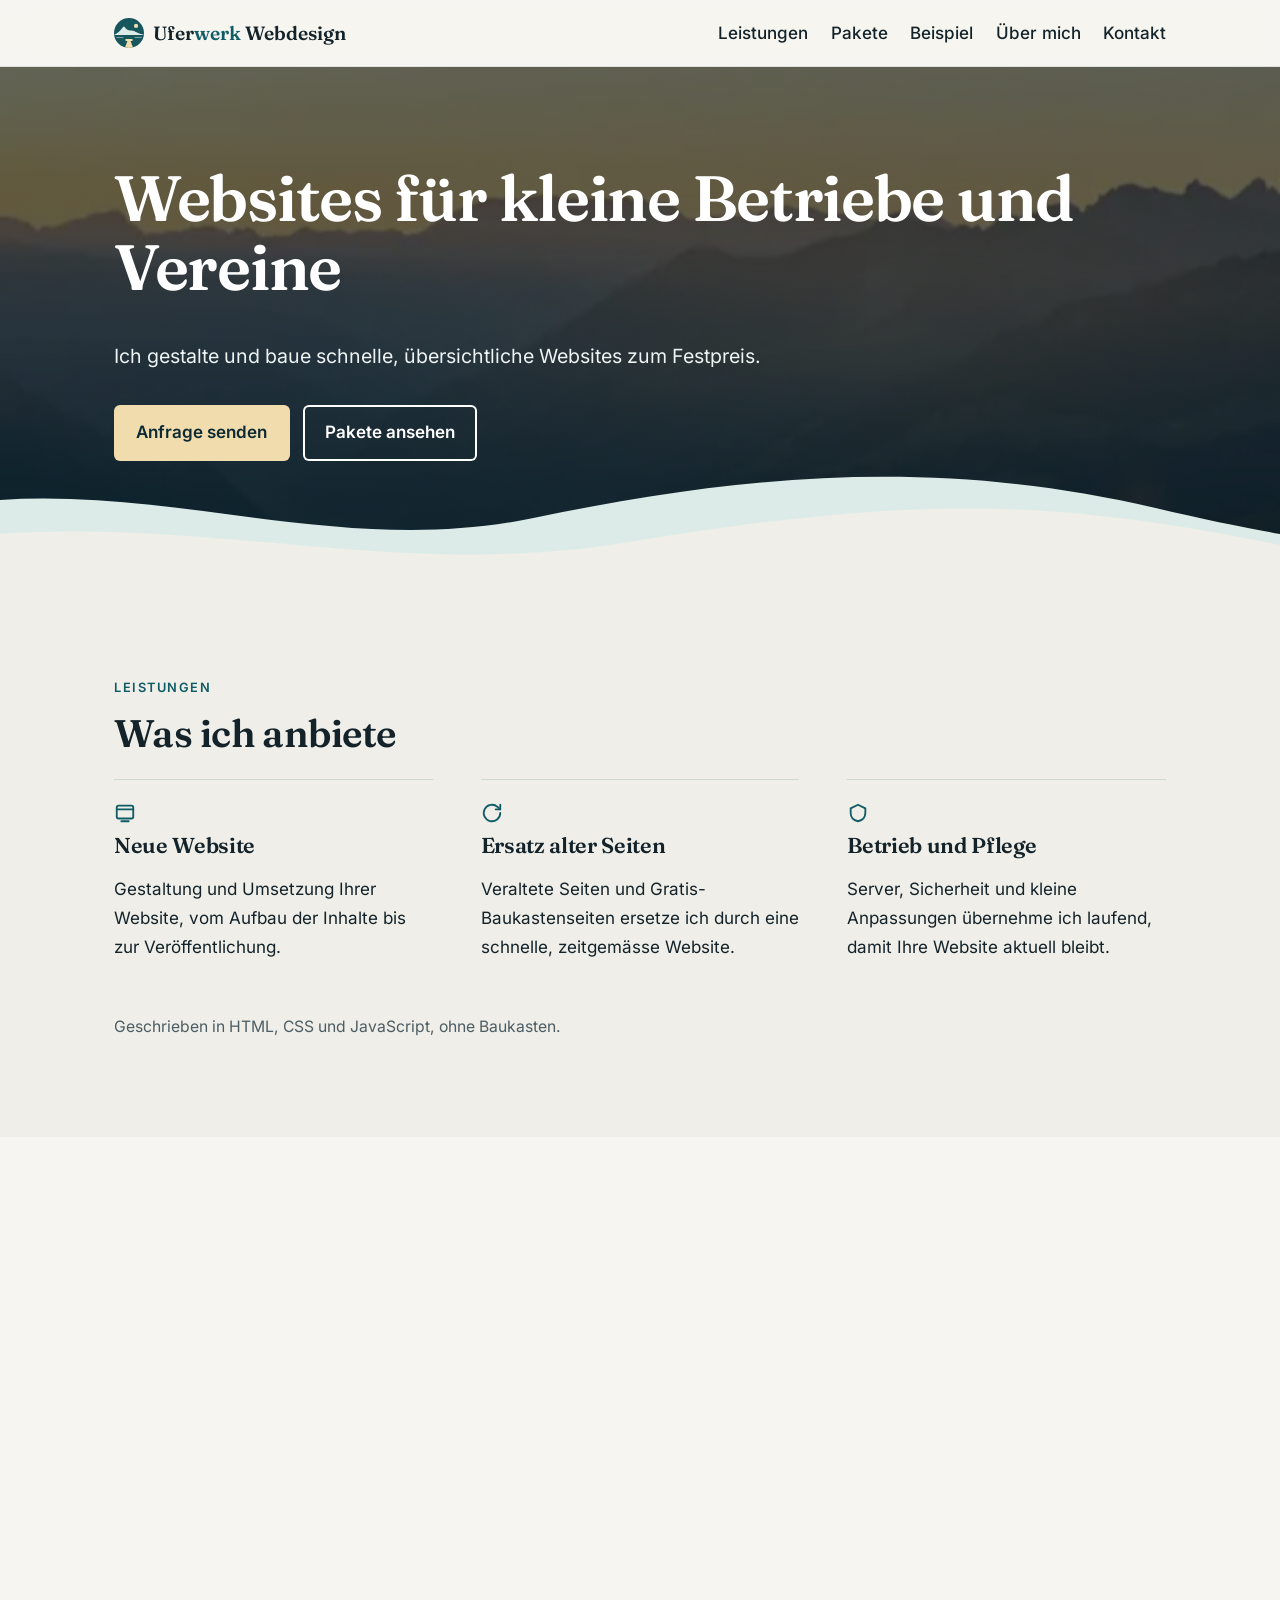
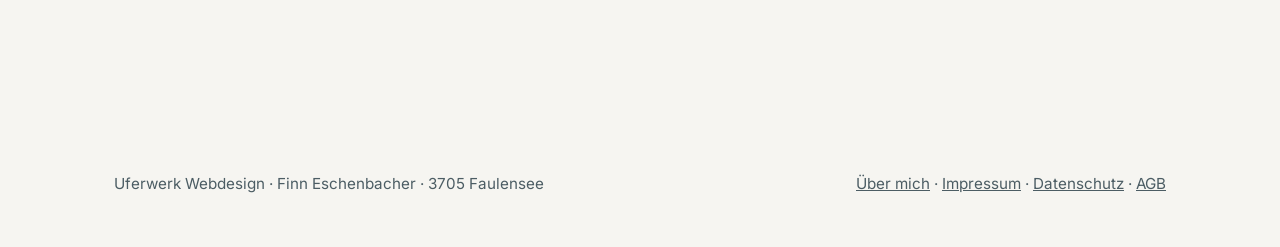
==== commit e1d6f876: "Ablauf: Kontaktformular verlinkt; See-Band auf grossen Bildschirmen niedriger" ====
--- a/index.html
+++ b/index.html
@@ -11,5 +11,5 @@
 <figure class="band band-weg"><picture><source type="image/webp" srcset="img/see-weg-800.webp 800w, img/see-weg-1400.webp 1400w, img/see-weg-2000.webp 2000w" sizes="100vw"><img src="img/see-weg-1400.jpg" alt="Bergsee in den Alpen, daneben ein Wanderweg" width="1400" height="583" loading="lazy" decoding="async"></picture></figure><section id="pakete"><div class="wrap"><p class="eyebrow reveal">Pakete</p><h2 class="reveal">Pakete und Preise</h2><div class="grid3"><div class="card pkg reveal"><h3>Paket S</h3><p class="price">CHF 690</p><ul class="rows"><li><span class="k">Umfang</span><span class="v">1 Seite mit Abschnitten</span></li><li><span class="k">Darstellung auf Handy, Tablet und Computer</span><span class="v"><span class="yes">inbegriffen</span></span></li><li><span class="k">Kontakt, Anfahrt und Öffnungszeiten</span><span class="v"><span class="yes">inbegriffen</span></span></li><li><span class="k">Impressum und Datenschutzseite</span><span class="v"><span class="yes">inbegriffen</span></span></li><li><span class="k">Grundlagen für Suchmaschinen (Seitentitel, Beschreibungen, Sitemap)</span><span class="v"><span class="yes">inbegriffen</span></span></li><li><span class="k">Google-Unternehmensprofil einrichten</span><span class="v"><span class="no">nicht inbegriffen</span></span></li><li><span class="k">Korrekturrunden</span><span class="v">1</span></li><li><span class="k">Erster Entwurf nach</span><span class="v">ca. 1 Woche</span></li></ul></div><div class="card pkg reveal"><h3>Paket M</h3><p class="price">CHF 1'190</p><ul class="rows"><li><span class="k">Umfang</span><span class="v">3–5 Unterseiten</span></li><li><span class="k">Darstellung auf Handy, Tablet und Computer</span><span class="v"><span class="yes">inbegriffen</span></span></li><li><span class="k">Kontakt, Anfahrt und Öffnungszeiten</span><span class="v"><span class="yes">inbegriffen</span></span></li><li><span class="k">Impressum und Datenschutzseite</span><span class="v"><span class="yes">inbegriffen</span></span></li><li><span class="k">Grundlagen für Suchmaschinen (Seitentitel, Beschreibungen, Sitemap)</span><span class="v"><span class="yes">inbegriffen</span></span></li><li><span class="k">Google-Unternehmensprofil einrichten</span><span class="v"><span class="yes">inbegriffen</span></span></li><li><span class="k">Korrekturrunden</span><span class="v">2</span></li><li><span class="k">Erster Entwurf nach</span><span class="v">ca. 2 Wochen</span></li></ul></div><div class="card pkg reveal"><h3>Pflege</h3><p class="price">CHF 19 <small>pro Monat</small></p><p class="price-alt">oder CHF 180 pro Jahr im Jahresabo (Sie sparen CHF 48)</p><p class="badge">Monatsabo ohne Mindestlaufzeit</p><ul class="rows"><li><span class="k">Betrieb auf dem Server</span><span class="v"><span class="yes">inbegriffen</span></span></li><li><span class="k">Verschlüsselung (https)</span><span class="v"><span class="yes">inbegriffen</span></span></li><li><span class="k">Technische Überwachung und Aktualisierungen</span><span class="v"><span class="yes">inbegriffen</span></span></li><li><span class="k">Kleine Anpassungen (Öffnungszeiten, Preise, Texte, Bilder)</span><span class="v"><span class="yes">inbegriffen</span></span></li><li><span class="k">Mailadresse auf Ihrer Domain</span><span class="v">auf Wunsch</span></li><li><span class="k">Grössere Wünsche</span><span class="v">nach Offerte</span></li><li><span class="k">Abrechnung</span><span class="v">monatlich oder jährlich</span></li><li><span class="k">Mindestlaufzeit</span><span class="v">keine (Monatsabo)</span></li><li><span class="k">Kündigung</span><span class="v">1 Monat auf Monatsende</span></li></ul></div></div><div class="yearcost reveal"><h3>Kosten im 1. Jahr inkl. Pflege</h3><p><strong>Paket S:</strong> CHF 918, mit Jahresabo CHF 870</p><p><strong>Paket M:</strong> CHF 1'418, mit Jahresabo CHF 1'370</p><p class="note">Die Pflege mit Monatsabo hat keine Mindestlaufzeit und ist mit 1 Monat auf Monatsende kündbar.</p></div><div class="facts reveal"><p><strong>Endpreise</strong> in Schweizer Franken. Uferwerk ist nicht mehrwertsteuerpflichtig.</p><p><strong>Texte und Bilder</strong> liefern Sie. Beim Ordnen und Kürzen unterstütze ich Sie.</p><p><strong>Domain</strong> (Ihre Internetadresse, z.B. ihr-betrieb.ch): zum Einkaufspreis, ca. CHF 10 bis 20 pro Jahr.</p><p><strong>Vereine</strong> erhalten 20 % Rabatt auf Paket S und M: CHF 552 statt 690, CHF 952 statt 1'190.</p><p><strong>Zahlung:</strong> Der erste Entwurf der Startseite ist unverbindlich und kostenlos. Mit Ihrer schriftlichen Annahme sind 50&nbsp;% fällig, 50&nbsp;% nach Freigabe. Zusatzwünsche offeriere ich vorher schriftlich. Es gelten die <a href="agb.html">AGB</a>.</p></div></div></section>
 <section id="beispiel" class="alt"><div class="wrap ref reveal"><div><span class="tag">Beispielprojekt</span><h2 class="reveal">Café Lorrainebohne (fiktiv)</h2><p>Ein Café in Bern, umgesetzt im Umfang von Paket S: Angebot, Karte, Öffnungszeiten und Tischreservation.</p><p><a class="btn" href="beispiel/index.html">Website ansehen</a></p></div>
 <a class="shot" href="beispiel/index.html" tabindex="-1" aria-hidden="true"><img src="img/beispiel-vorschau.webp" alt="Vorschau der Beispiel-Website Café Lorrainebohne" width="720" height="450" loading="lazy" decoding="async"></a></div></section>
-<section><div class="wrap"><p class="eyebrow reveal">Ablauf</p><h2 class="reveal">In drei Schritten zur Website</h2><ol class="steps reveal"><li>Sie beschreiben Ihr Vorhaben per E-Mail und erhalten eine Offerte. Der erste Entwurf der Startseite ist unverbindlich und kostenlos.</li><li>Nach Ihrer schriftlichen Annahme und der Anzahlung setze ich die Website um.</li><li>Nach Ihrer Freigabe schalte ich die Website auf.</li></ol></div></section>
+<section><div class="wrap"><p class="eyebrow reveal">Ablauf</p><h2 class="reveal">In drei Schritten zur Website</h2><ol class="steps reveal"><li>Sie beschreiben Ihr Vorhaben über das <a href="kontakt.html">Kontaktformular</a> oder per E-Mail und erhalten eine Offerte. Der erste Entwurf der Startseite ist unverbindlich und kostenlos.</li><li>Nach Ihrer schriftlichen Annahme und der Anzahlung setze ich die Website um.</li><li>Nach Ihrer Freigabe schalte ich die Website auf.</li></ol></div></section>
 <figure class="band band-see"><picture><source type="image/webp" srcset="img/see-spiegelung-800.webp 800w, img/see-spiegelung-1400.webp 1400w, img/see-spiegelung-2000.webp 2000w" sizes="100vw"><img src="img/see-spiegelung-1400.jpg" alt="Grüne Hügel spiegeln sich in einem Bergsee" width="1400" height="889" loading="lazy" decoding="async"></picture></figure><section id="cta-kontakt"><div class="wrap"><div class="contact reveal"><div><h2>Projekt besprechen?</h2><p>Schreiben Sie mir – ich antworte in der Regel innert zwei Werktagen.</p></div><a class="btn" href="kontakt.html">Zur Kontaktseite</a></div></div></section></main><footer class="site"><div class="wrap foot"><p>Uferwerk Webdesign · Finn Eschenbacher · 3705 Faulensee</p><p><a href="ueber-mich.html">Über mich</a> · <a href="impressum.html">Impressum</a> · <a href="datenschutz.html">Datenschutz</a> · <a href="agb.html">AGB</a></p></div></footer><script src="anim.js" defer></script><script src="nav.js" defer></script></body></html>
--- a/style.css
+++ b/style.css
@@ -115,7 +115,7 @@
 .band{margin:0;height:clamp(200px,30vw,400px);overflow:hidden;position:relative}
 .band img{display:block;width:100%;height:100%;object-fit:cover}
 .band-weg img{object-position:center 60%}
-.band-see img{object-position:center 75%}
+.band-see img{object-position:center 52%}
 @media (prefers-reduced-motion:no-preference){@supports (animation-timeline:view()){
 .band img{height:116%;margin-top:-8%;animation:band-pan linear both;animation-timeline:view()}
 @keyframes band-pan{from{transform:translateY(-7%)}to{transform:translateY(7%)}}
@@ -202,3 +202,4 @@
 
 .anfrage .optional{font-weight:400;color:var(--muted,#5b6570)}
 .anfrage textarea::placeholder{color:#8a929a;opacity:1}
+@media (min-width:1400px){.band-see{height:320px}}
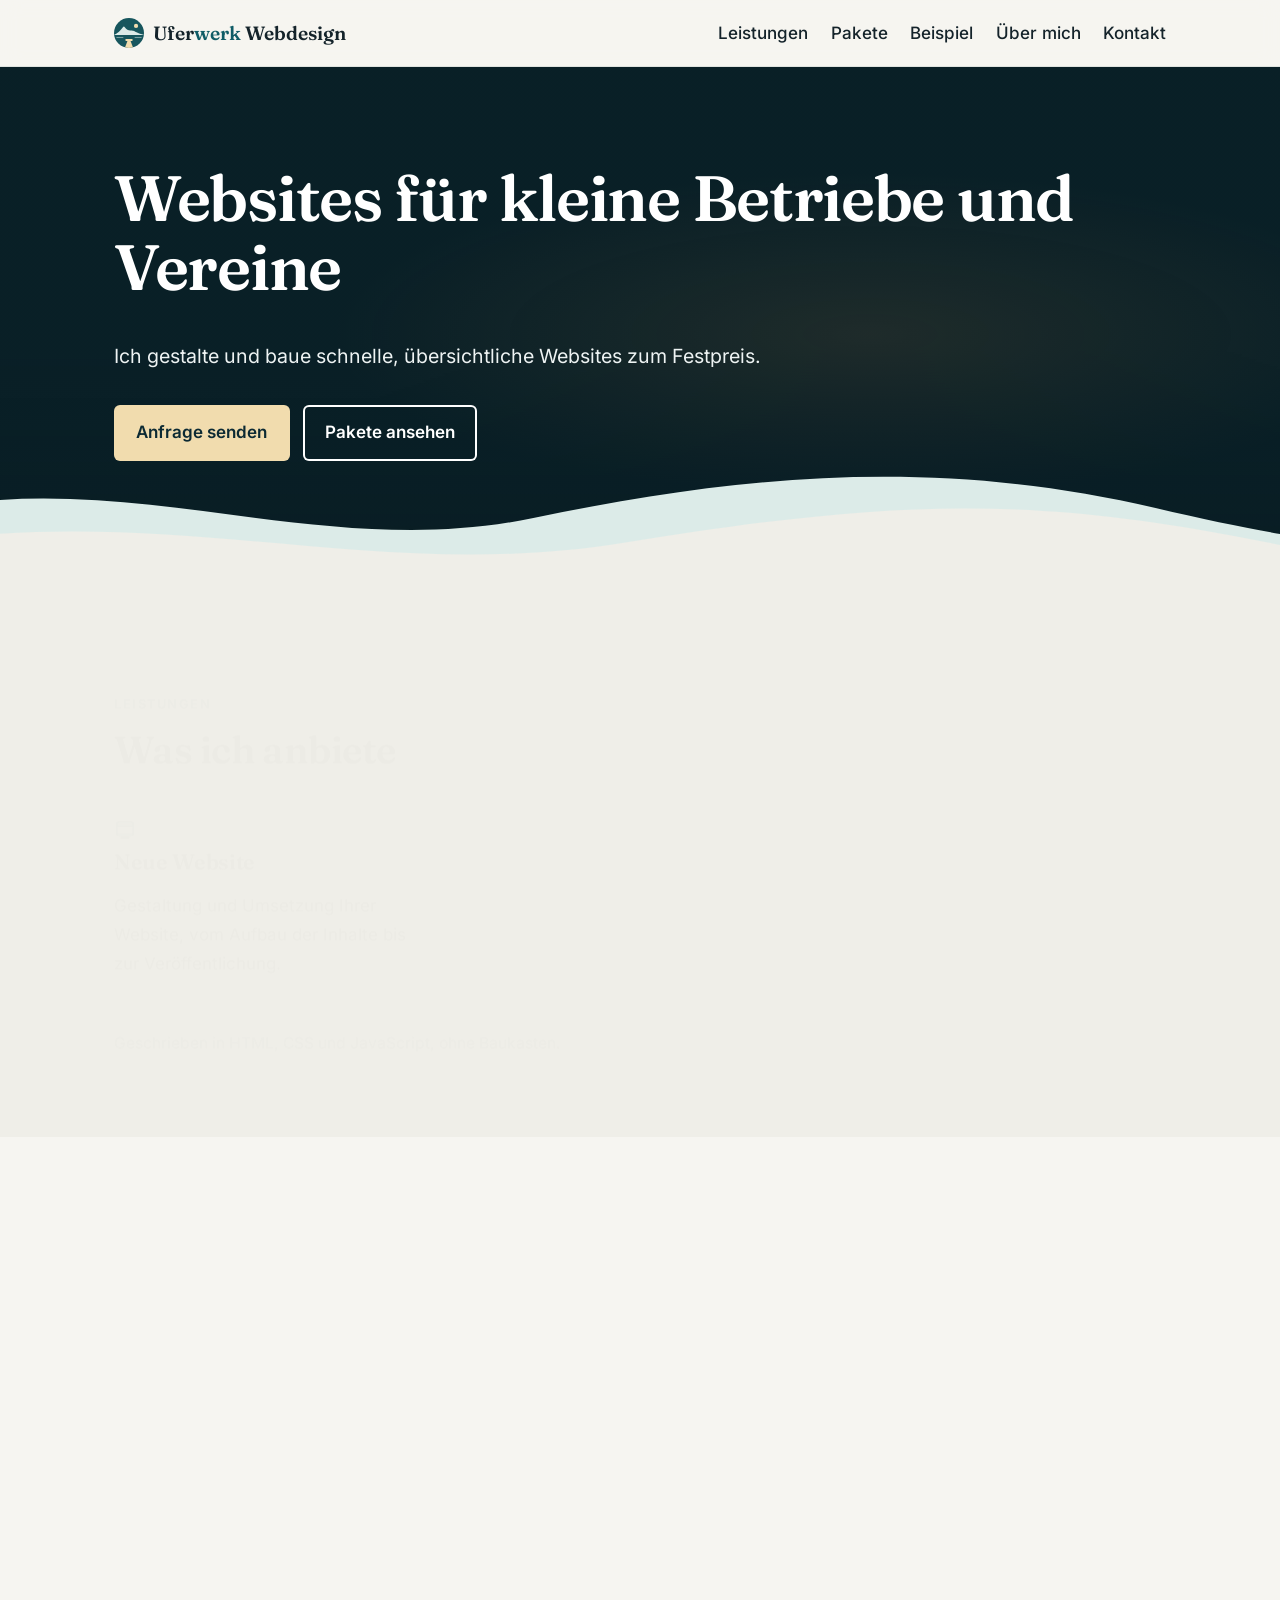
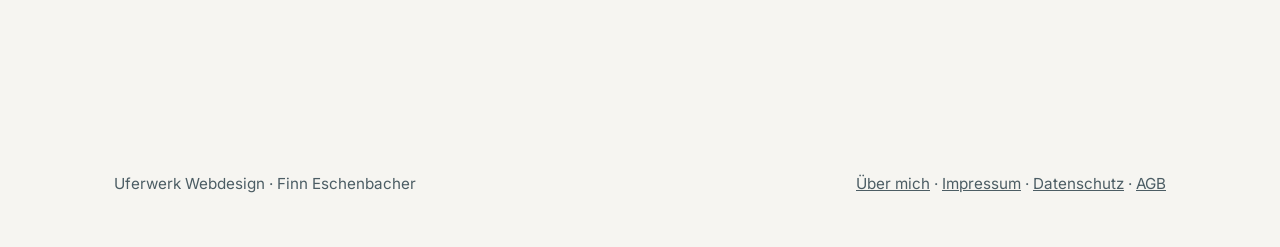
==== commit 5ddbd083: "Ort aus Seitenbeschreibungen und Footer entfernt (bleibt nur in Impressum, Datenschutz, AGB)" ====
--- a/index.html
+++ b/index.html
@@ -1,5 +1,5 @@
 <!DOCTYPE html>
-<html lang="de-CH"><head><meta charset="utf-8"><meta http-equiv="Content-Security-Policy" content="default-src 'self'; img-src 'self' data:; style-src 'self'; script-src 'self'; font-src 'self'; object-src 'none'; base-uri 'self'; form-action 'self' https://api.web3forms.com; connect-src 'self' https://api.web3forms.com; upgrade-insecure-requests"><meta name="format-detection" content="telephone=no, address=no, email=no"><meta name="viewport" content="width=device-width, initial-scale=1"><title>Uferwerk Webdesign – Websites für KMU und Vereine</title><meta name="description" content="Uferwerk Webdesign aus Faulensee: Websites für kleine Betriebe und Vereine zu Fixpreisen ab CHF 690."><link rel="canonical" href="https://uferwerk.ch/"><link rel="preload" href="fonts/inter.woff2" as="font" type="font/woff2" crossorigin><link rel="preload" href="fonts/fraunces.woff2" as="font" type="font/woff2" crossorigin><link rel="icon" href="favicon.ico" sizes="32x32"><link rel="apple-touch-icon" href="img/apple-touch-icon.png"><link rel="manifest" href="site.webmanifest"><meta property="og:type" content="website"><meta property="og:locale" content="de_CH"><meta property="og:site_name" content="Uferwerk Webdesign"><meta property="og:title" content="Uferwerk Webdesign – Websites für KMU und Vereine"><meta property="og:description" content="Uferwerk Webdesign aus Faulensee: Websites für kleine Betriebe und Vereine zu Fixpreisen ab CHF 690."><meta property="og:url" content="https://uferwerk.ch/"><meta property="og:image" content="https://uferwerk.ch/img/og-image.jpg?v=4"><meta property="og:image:type" content="image/jpeg"><meta property="og:image:width" content="1200"><meta property="og:image:height" content="630"><meta property="og:image:alt" content="Sonnenuntergang über einem Bergtal mit Schriftzug «Uferwerk Webdesign – Websites für kleine Betriebe und Vereine»"><meta name="twitter:card" content="summary_large_image"><meta name="twitter:title" content="Uferwerk Webdesign – Websites für KMU und Vereine"><meta name="twitter:description" content="Uferwerk Webdesign aus Faulensee: Websites für kleine Betriebe und Vereine zu Fixpreisen ab CHF 690."><meta name="twitter:image" content="https://uferwerk.ch/img/og-image.jpg?v=4"><meta name="twitter:image:alt" content="Sonnenuntergang über einem Bergtal mit Schriftzug «Uferwerk Webdesign – Websites für kleine Betriebe und Vereine»"><link rel="stylesheet" href="style.css"><link rel="icon" href="favicon.svg" type="image/svg+xml"><meta name="theme-color" content="#17565d"></head><body><a class="skip" href="#main">Zum Inhalt springen</a><header class="site"><nav class="wrap nav" aria-label="Hauptnavigation"><a class="logo" href="index.html"><img src="favicon.svg" alt="" width="30" height="30"><b>Ufer<span>werk</span> Webdesign</b></a><button class="nav-toggle" type="button" aria-expanded="false" aria-controls="hauptmenu" aria-label="Menü öffnen" hidden><span class="nav-toggle-bars" aria-hidden="true"></span></button><ul class="menu" id="hauptmenu"><li><a href="index.html#leistungen">Leistungen</a></li><li><a href="index.html#pakete">Pakete</a></li><li><a href="index.html#beispiel">Beispiel</a></li><li class="menu-wide"><a href="ueber-mich.html">Über mich</a></li><li><a href="kontakt.html">Kontakt</a></li></ul></nav></header><main id="main"><section class="hero"><picture class="hero-bg"><source media="(max-width:600px)" type="image/webp" srcset="img/hero-mobil-600.webp 600w, img/hero-mobil-900.webp 900w" sizes="100vw"><source media="(max-width:600px)" srcset="img/hero-mobil-900.jpg"><source type="image/webp" srcset="img/hero-800.webp 800w, img/hero-1600.webp 1600w, img/hero-2400.webp 2400w" sizes="100vw"><img src="img/hero-1600.jpg" alt="" width="1600" height="880" fetchpriority="high" decoding="async"></picture><span class="hero-glow" aria-hidden="true"></span><span class="hero-shade" aria-hidden="true"></span><div class="wrap hero-grid"><div><h1 class="fade d2">Websites für kleine Betriebe und Vereine</h1>
+<html lang="de-CH"><head><meta charset="utf-8"><meta http-equiv="Content-Security-Policy" content="default-src 'self'; img-src 'self' data:; style-src 'self'; script-src 'self'; font-src 'self'; object-src 'none'; base-uri 'self'; form-action 'self' https://api.web3forms.com; connect-src 'self' https://api.web3forms.com; upgrade-insecure-requests"><meta name="format-detection" content="telephone=no, address=no, email=no"><meta name="viewport" content="width=device-width, initial-scale=1"><title>Uferwerk Webdesign – Websites für KMU und Vereine</title><meta name="description" content="Uferwerk Webdesign: Websites für kleine Betriebe und Vereine zu Fixpreisen ab CHF 690."><link rel="canonical" href="https://uferwerk.ch/"><link rel="preload" href="fonts/inter.woff2" as="font" type="font/woff2" crossorigin><link rel="preload" href="fonts/fraunces.woff2" as="font" type="font/woff2" crossorigin><link rel="icon" href="favicon.ico" sizes="32x32"><link rel="apple-touch-icon" href="img/apple-touch-icon.png"><link rel="manifest" href="site.webmanifest"><meta property="og:type" content="website"><meta property="og:locale" content="de_CH"><meta property="og:site_name" content="Uferwerk Webdesign"><meta property="og:title" content="Uferwerk Webdesign – Websites für KMU und Vereine"><meta property="og:description" content="Uferwerk Webdesign: Websites für kleine Betriebe und Vereine zu Fixpreisen ab CHF 690."><meta property="og:url" content="https://uferwerk.ch/"><meta property="og:image" content="https://uferwerk.ch/img/og-image.jpg?v=4"><meta property="og:image:type" content="image/jpeg"><meta property="og:image:width" content="1200"><meta property="og:image:height" content="630"><meta property="og:image:alt" content="Sonnenuntergang über einem Bergtal mit Schriftzug «Uferwerk Webdesign – Websites für kleine Betriebe und Vereine»"><meta name="twitter:card" content="summary_large_image"><meta name="twitter:title" content="Uferwerk Webdesign – Websites für KMU und Vereine"><meta name="twitter:description" content="Uferwerk Webdesign: Websites für kleine Betriebe und Vereine zu Fixpreisen ab CHF 690."><meta name="twitter:image" content="https://uferwerk.ch/img/og-image.jpg?v=4"><meta name="twitter:image:alt" content="Sonnenuntergang über einem Bergtal mit Schriftzug «Uferwerk Webdesign – Websites für kleine Betriebe und Vereine»"><link rel="stylesheet" href="style.css"><link rel="icon" href="favicon.svg" type="image/svg+xml"><meta name="theme-color" content="#17565d"></head><body><a class="skip" href="#main">Zum Inhalt springen</a><header class="site"><nav class="wrap nav" aria-label="Hauptnavigation"><a class="logo" href="index.html"><img src="favicon.svg" alt="" width="30" height="30"><b>Ufer<span>werk</span> Webdesign</b></a><button class="nav-toggle" type="button" aria-expanded="false" aria-controls="hauptmenu" aria-label="Menü öffnen" hidden><span class="nav-toggle-bars" aria-hidden="true"></span></button><ul class="menu" id="hauptmenu"><li><a href="index.html#leistungen">Leistungen</a></li><li><a href="index.html#pakete">Pakete</a></li><li><a href="index.html#beispiel">Beispiel</a></li><li class="menu-wide"><a href="ueber-mich.html">Über mich</a></li><li><a href="kontakt.html">Kontakt</a></li></ul></nav></header><main id="main"><section class="hero"><picture class="hero-bg"><source media="(max-width:600px)" type="image/webp" srcset="img/hero-mobil-600.webp 600w, img/hero-mobil-900.webp 900w" sizes="100vw"><source media="(max-width:600px)" srcset="img/hero-mobil-900.jpg"><source type="image/webp" srcset="img/hero-800.webp 800w, img/hero-1600.webp 1600w, img/hero-2400.webp 2400w" sizes="100vw"><img src="img/hero-1600.jpg" alt="" width="1600" height="880" fetchpriority="high" decoding="async"></picture><span class="hero-glow" aria-hidden="true"></span><span class="hero-shade" aria-hidden="true"></span><div class="wrap hero-grid"><div><h1 class="fade d2">Websites für kleine Betriebe und Vereine</h1>
 <p class="lead fade d3">Ich gestalte und baue schnelle, übersichtliche Websites zum Festpreis.</p>
 <div class="cta fade d4"><a class="btn" href="kontakt.html">Anfrage senden</a><a class="btn ghost" href="#pakete">Pakete ansehen</a></div></div></div>
 <svg class="waves" viewBox="0 0 1440 160" preserveAspectRatio="none" aria-hidden="true" focusable="false"><path d="M-100 90C140 40 360 140 600 95s460-60 700-10 300 40 300 40V160H-100z" fill="#dcebe8"/><path d="M-100 120C200 80 420 160 700 120s440-50 700-5 200 30 200 30V160H-100z" fill="#efeee8"/></svg></section>
@@ -12,4 +12,4 @@
 <section id="beispiel" class="alt"><div class="wrap ref reveal"><div><span class="tag">Beispielprojekt</span><h2 class="reveal">Café Lorrainebohne (fiktiv)</h2><p>Ein Café in Bern, umgesetzt im Umfang von Paket S: Angebot, Karte, Öffnungszeiten und Tischreservation.</p><p><a class="btn" href="beispiel/index.html">Website ansehen</a></p></div>
 <a class="shot" href="beispiel/index.html" tabindex="-1" aria-hidden="true"><img src="img/beispiel-vorschau.webp" alt="Vorschau der Beispiel-Website Café Lorrainebohne" width="720" height="450" loading="lazy" decoding="async"></a></div></section>
 <section><div class="wrap"><p class="eyebrow reveal">Ablauf</p><h2 class="reveal">In drei Schritten zur Website</h2><ol class="steps reveal"><li>Sie beschreiben Ihr Vorhaben über das <a href="kontakt.html">Kontaktformular</a> oder per E-Mail und erhalten eine Offerte. Der erste Entwurf der Startseite ist unverbindlich und kostenlos.</li><li>Nach Ihrer schriftlichen Annahme und der Anzahlung setze ich die Website um.</li><li>Nach Ihrer Freigabe schalte ich die Website auf.</li></ol></div></section>
-<figure class="band band-see"><picture><source type="image/webp" srcset="img/see-spiegelung-800.webp 800w, img/see-spiegelung-1400.webp 1400w, img/see-spiegelung-2000.webp 2000w" sizes="100vw"><img src="img/see-spiegelung-1400.jpg" alt="Grüne Hügel spiegeln sich in einem Bergsee" width="1400" height="889" loading="lazy" decoding="async"></picture></figure><section id="cta-kontakt"><div class="wrap"><div class="contact reveal"><div><h2>Projekt besprechen?</h2><p>Schreiben Sie mir – ich antworte in der Regel innert zwei Werktagen.</p></div><a class="btn" href="kontakt.html">Zur Kontaktseite</a></div></div></section></main><footer class="site"><div class="wrap foot"><p>Uferwerk Webdesign · Finn Eschenbacher · 3705 Faulensee</p><p><a href="ueber-mich.html">Über mich</a> · <a href="impressum.html">Impressum</a> · <a href="datenschutz.html">Datenschutz</a> · <a href="agb.html">AGB</a></p></div></footer><script src="anim.js" defer></script><script src="nav.js" defer></script></body></html>
+<figure class="band band-see"><picture><source type="image/webp" srcset="img/see-spiegelung-800.webp 800w, img/see-spiegelung-1400.webp 1400w, img/see-spiegelung-2000.webp 2000w" sizes="100vw"><img src="img/see-spiegelung-1400.jpg" alt="Grüne Hügel spiegeln sich in einem Bergsee" width="1400" height="889" loading="lazy" decoding="async"></picture></figure><section id="cta-kontakt"><div class="wrap"><div class="contact reveal"><div><h2>Projekt besprechen?</h2><p>Schreiben Sie mir – ich antworte in der Regel innert zwei Werktagen.</p></div><a class="btn" href="kontakt.html">Zur Kontaktseite</a></div></div></section></main><footer class="site"><div class="wrap foot"><p>Uferwerk Webdesign · Finn Eschenbacher</p><p><a href="ueber-mich.html">Über mich</a> · <a href="impressum.html">Impressum</a> · <a href="datenschutz.html">Datenschutz</a> · <a href="agb.html">AGB</a></p></div></footer><script src="anim.js" defer></script><script src="nav.js" defer></script></body></html>
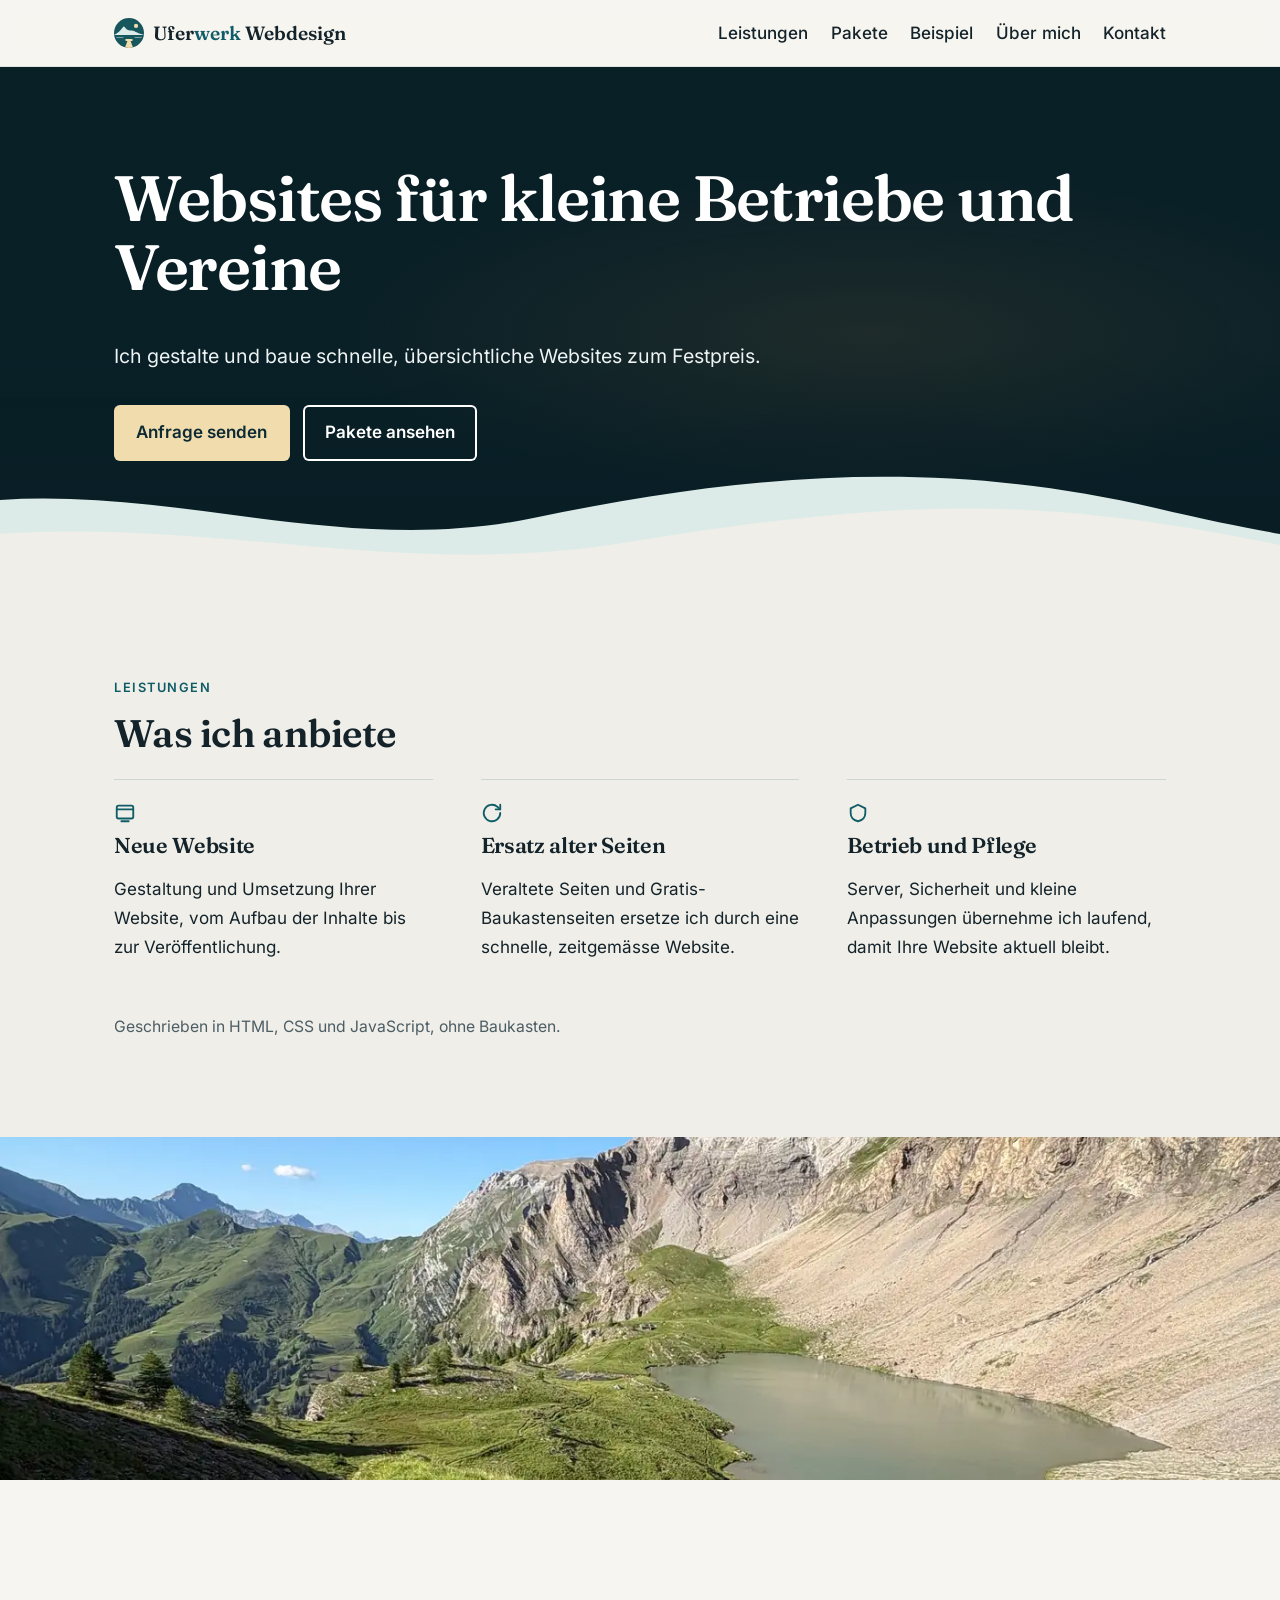
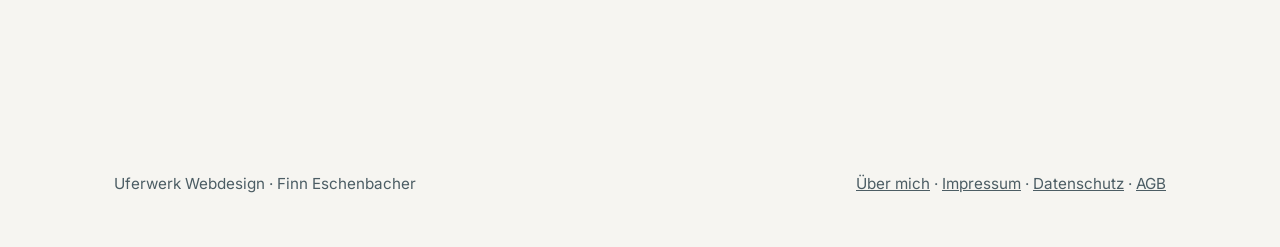
==== commit 506a8650: "SEO: JSON-LD, schärfere Meta-Texte, aktuelle Sitemap-lastmod Strukturierte Daten (ProfessionalServic" ====
--- a/index.html
+++ b/index.html
@@ -1,5 +1,60 @@
 <!DOCTYPE html>
-<html lang="de-CH"><head><meta charset="utf-8"><meta http-equiv="Content-Security-Policy" content="default-src 'self'; img-src 'self' data:; style-src 'self'; script-src 'self'; font-src 'self'; object-src 'none'; base-uri 'self'; form-action 'self' https://api.web3forms.com; connect-src 'self' https://api.web3forms.com; upgrade-insecure-requests"><meta name="format-detection" content="telephone=no, address=no, email=no"><meta name="viewport" content="width=device-width, initial-scale=1"><title>Uferwerk Webdesign – Websites für KMU und Vereine</title><meta name="description" content="Uferwerk Webdesign: Websites für kleine Betriebe und Vereine zu Fixpreisen ab CHF 690."><link rel="canonical" href="https://uferwerk.ch/"><link rel="preload" href="fonts/inter.woff2" as="font" type="font/woff2" crossorigin><link rel="preload" href="fonts/fraunces.woff2" as="font" type="font/woff2" crossorigin><link rel="icon" href="favicon.ico" sizes="32x32"><link rel="apple-touch-icon" href="img/apple-touch-icon.png"><link rel="manifest" href="site.webmanifest"><meta property="og:type" content="website"><meta property="og:locale" content="de_CH"><meta property="og:site_name" content="Uferwerk Webdesign"><meta property="og:title" content="Uferwerk Webdesign – Websites für KMU und Vereine"><meta property="og:description" content="Uferwerk Webdesign: Websites für kleine Betriebe und Vereine zu Fixpreisen ab CHF 690."><meta property="og:url" content="https://uferwerk.ch/"><meta property="og:image" content="https://uferwerk.ch/img/og-image.jpg?v=4"><meta property="og:image:type" content="image/jpeg"><meta property="og:image:width" content="1200"><meta property="og:image:height" content="630"><meta property="og:image:alt" content="Sonnenuntergang über einem Bergtal mit Schriftzug «Uferwerk Webdesign – Websites für kleine Betriebe und Vereine»"><meta name="twitter:card" content="summary_large_image"><meta name="twitter:title" content="Uferwerk Webdesign – Websites für KMU und Vereine"><meta name="twitter:description" content="Uferwerk Webdesign: Websites für kleine Betriebe und Vereine zu Fixpreisen ab CHF 690."><meta name="twitter:image" content="https://uferwerk.ch/img/og-image.jpg?v=4"><meta name="twitter:image:alt" content="Sonnenuntergang über einem Bergtal mit Schriftzug «Uferwerk Webdesign – Websites für kleine Betriebe und Vereine»"><link rel="stylesheet" href="style.css"><link rel="icon" href="favicon.svg" type="image/svg+xml"><meta name="theme-color" content="#17565d"></head><body><a class="skip" href="#main">Zum Inhalt springen</a><header class="site"><nav class="wrap nav" aria-label="Hauptnavigation"><a class="logo" href="index.html"><img src="favicon.svg" alt="" width="30" height="30"><b>Ufer<span>werk</span> Webdesign</b></a><button class="nav-toggle" type="button" aria-expanded="false" aria-controls="hauptmenu" aria-label="Menü öffnen" hidden><span class="nav-toggle-bars" aria-hidden="true"></span></button><ul class="menu" id="hauptmenu"><li><a href="index.html#leistungen">Leistungen</a></li><li><a href="index.html#pakete">Pakete</a></li><li><a href="index.html#beispiel">Beispiel</a></li><li class="menu-wide"><a href="ueber-mich.html">Über mich</a></li><li><a href="kontakt.html">Kontakt</a></li></ul></nav></header><main id="main"><section class="hero"><picture class="hero-bg"><source media="(max-width:600px)" type="image/webp" srcset="img/hero-mobil-600.webp 600w, img/hero-mobil-900.webp 900w" sizes="100vw"><source media="(max-width:600px)" srcset="img/hero-mobil-900.jpg"><source type="image/webp" srcset="img/hero-800.webp 800w, img/hero-1600.webp 1600w, img/hero-2400.webp 2400w" sizes="100vw"><img src="img/hero-1600.jpg" alt="" width="1600" height="880" fetchpriority="high" decoding="async"></picture><span class="hero-glow" aria-hidden="true"></span><span class="hero-shade" aria-hidden="true"></span><div class="wrap hero-grid"><div><h1 class="fade d2">Websites für kleine Betriebe und Vereine</h1>
+<html lang="de-CH"><head><meta charset="utf-8"><meta http-equiv="Content-Security-Policy" content="default-src 'self'; img-src 'self' data:; style-src 'self'; script-src 'self' 'sha256-ltymCeNI1u84gqmm4vS3CIuj9wTWPZ8u5JkS2thNJ20='; font-src 'self'; object-src 'none'; base-uri 'self'; form-action 'self' https://api.web3forms.com; connect-src 'self' https://api.web3forms.com; upgrade-insecure-requests"><meta name="format-detection" content="telephone=no, address=no, email=no"><meta name="viewport" content="width=device-width, initial-scale=1"><title>Uferwerk Webdesign – Websites für KMU und Vereine</title><meta name="description" content="Websites für kleine Betriebe und Vereine zu Fixpreisen ab CHF 690, ohne Baukasten. Erster Entwurf der Startseite unverbindlich und kostenlos."><link rel="canonical" href="https://uferwerk.ch/"><link rel="preload" href="fonts/inter.woff2" as="font" type="font/woff2" crossorigin><link rel="preload" href="fonts/fraunces.woff2" as="font" type="font/woff2" crossorigin><link rel="icon" href="favicon.ico" sizes="32x32"><link rel="apple-touch-icon" href="img/apple-touch-icon.png"><link rel="manifest" href="site.webmanifest"><meta property="og:type" content="website"><meta property="og:locale" content="de_CH"><meta property="og:site_name" content="Uferwerk Webdesign"><meta property="og:title" content="Uferwerk Webdesign – Websites für KMU und Vereine"><meta property="og:description" content="Websites für kleine Betriebe und Vereine zu Fixpreisen ab CHF 690, ohne Baukasten. Erster Entwurf der Startseite unverbindlich und kostenlos."><meta property="og:url" content="https://uferwerk.ch/"><meta property="og:image" content="https://uferwerk.ch/img/og-image.jpg?v=4"><meta property="og:image:type" content="image/jpeg"><meta property="og:image:width" content="1200"><meta property="og:image:height" content="630"><meta property="og:image:alt" content="Sonnenuntergang über einem Bergtal mit Schriftzug «Uferwerk Webdesign – Websites für kleine Betriebe und Vereine»"><meta name="twitter:card" content="summary_large_image"><meta name="twitter:title" content="Uferwerk Webdesign – Websites für KMU und Vereine"><meta name="twitter:description" content="Websites für kleine Betriebe und Vereine zu Fixpreisen ab CHF 690, ohne Baukasten. Erster Entwurf der Startseite unverbindlich und kostenlos."><meta name="twitter:image" content="https://uferwerk.ch/img/og-image.jpg?v=4"><meta name="twitter:image:alt" content="Sonnenuntergang über einem Bergtal mit Schriftzug «Uferwerk Webdesign – Websites für kleine Betriebe und Vereine»"><link rel="stylesheet" href="style.css"><link rel="icon" href="favicon.svg" type="image/svg+xml"><meta name="theme-color" content="#17565d"><script type="application/ld+json">
+{
+  "@context": "https://schema.org",
+  "@type": "ProfessionalService",
+  "name": "Uferwerk Webdesign",
+  "url": "https://uferwerk.ch/",
+  "email": "kontakt@uferwerk.ch",
+  "image": "https://uferwerk.ch/img/og-image.jpg?v=4",
+  "logo": "https://uferwerk.ch/img/icon-512.png",
+  "description": "Uferwerk Webdesign gestaltet und baut schnelle, übersichtliche Websites für kleine Betriebe und Vereine zum Festpreis, in HTML, CSS und JavaScript, ohne Baukasten.",
+  "priceRange": "CHF 690–1190",
+  "currenciesAccepted": "CHF",
+  "founder": {
+    "@type": "Person",
+    "name": "Finn Eschenbacher"
+  },
+  "areaServed": {
+    "@type": "Country",
+    "name": "Schweiz"
+  },
+  "hasOfferCatalog": {
+    "@type": "OfferCatalog",
+    "name": "Pakete und Preise",
+    "itemListElement": [
+      {
+        "@type": "Offer",
+        "name": "Paket S",
+        "price": "690.00",
+        "priceCurrency": "CHF",
+        "description": "1 Seite mit Abschnitten. Darstellung auf Handy, Tablet und Computer. Kontakt, Anfahrt und Öffnungszeiten, Impressum und Datenschutz, Grundlagen für Suchmaschinen. 1 Korrekturrunde. Erster Entwurf nach ca. 1 Woche. Google-Unternehmensprofil nicht inbegriffen."
+      },
+      {
+        "@type": "Offer",
+        "name": "Paket M",
+        "price": "1190.00",
+        "priceCurrency": "CHF",
+        "description": "3–5 Unterseiten. Wie Paket S, zusätzlich Google-Unternehmensprofil einrichten und 2 Korrekturrunden. Erster Entwurf nach ca. 2 Wochen."
+      },
+      {
+        "@type": "Offer",
+        "name": "Pflege Monatsabo",
+        "price": "19.00",
+        "priceCurrency": "CHF",
+        "description": "Pro Monat, ohne Mindestlaufzeit, kündbar mit 1 Monat auf Monatsende. Betrieb auf dem Server, HTTPS, technische Überwachung und Aktualisierungen, kleine Anpassungen."
+      },
+      {
+        "@type": "Offer",
+        "name": "Pflege Jahresabo",
+        "price": "180.00",
+        "priceCurrency": "CHF",
+        "description": "Pro Jahr (CHF 48 günstiger als 12 Monatsraten). Gleicher Umfang wie das Monatsabo."
+      }
+    ]
+  }
+}
+</script></head><body><a class="skip" href="#main">Zum Inhalt springen</a><header class="site"><nav class="wrap nav" aria-label="Hauptnavigation"><a class="logo" href="index.html"><img src="favicon.svg" alt="" width="30" height="30"><b>Ufer<span>werk</span> Webdesign</b></a><button class="nav-toggle" type="button" aria-expanded="false" aria-controls="hauptmenu" aria-label="Menü öffnen" hidden><span class="nav-toggle-bars" aria-hidden="true"></span></button><ul class="menu" id="hauptmenu"><li><a href="index.html#leistungen">Leistungen</a></li><li><a href="index.html#pakete">Pakete</a></li><li><a href="index.html#beispiel">Beispiel</a></li><li class="menu-wide"><a href="ueber-mich.html">Über mich</a></li><li><a href="kontakt.html">Kontakt</a></li></ul></nav></header><main id="main"><section class="hero"><picture class="hero-bg"><source media="(max-width:600px)" type="image/webp" srcset="img/hero-mobil-600.webp 600w, img/hero-mobil-900.webp 900w" sizes="100vw"><source media="(max-width:600px)" srcset="img/hero-mobil-900.jpg"><source type="image/webp" srcset="img/hero-800.webp 800w, img/hero-1600.webp 1600w, img/hero-2400.webp 2400w" sizes="100vw"><img src="img/hero-1600.jpg" alt="" width="1600" height="880" fetchpriority="high" decoding="async"></picture><span class="hero-glow" aria-hidden="true"></span><span class="hero-shade" aria-hidden="true"></span><div class="wrap hero-grid"><div><h1 class="fade d2">Websites für kleine Betriebe und Vereine</h1>
 <p class="lead fade d3">Ich gestalte und baue schnelle, übersichtliche Websites zum Festpreis.</p>
 <div class="cta fade d4"><a class="btn" href="kontakt.html">Anfrage senden</a><a class="btn ghost" href="#pakete">Pakete ansehen</a></div></div></div>
 <svg class="waves" viewBox="0 0 1440 160" preserveAspectRatio="none" aria-hidden="true" focusable="false"><path d="M-100 90C140 40 360 140 600 95s460-60 700-10 300 40 300 40V160H-100z" fill="#dcebe8"/><path d="M-100 120C200 80 420 160 700 120s440-50 700-5 200 30 200 30V160H-100z" fill="#efeee8"/></svg></section>
--- a/style.css
+++ b/style.css
@@ -181,10 +181,10 @@
 .form-intro{color:var(--muted);margin:0 0 1.5rem}
 .anfrage{display:grid;grid-template-columns:1fr 1fr;gap:1.1rem 1.5rem}
 .anfrage .field{display:flex;flex-direction:column;gap:.35rem;min-width:0;margin:0;padding:0;border:0}
-.anfrage .field-full,.anfrage fieldset{grid-column:1/-1}
+.anfrage .field-full{grid-column:1/-1}
 .anfrage label,.anfrage legend{font-weight:600;font-size:.95rem;padding:0}
 .anfrage .req{color:var(--accent)}
-.anfrage input[type=text],.anfrage input[type=email],.anfrage select,.anfrage textarea{width:100%;font:inherit;font-size:1rem;color:var(--ink);background:var(--card);border:1px solid #c9d0cb;border-radius:6px;padding:.7rem .8rem;transition:border-color .2s ease}
+.anfrage input[type=text],.anfrage input[type=email],.anfrage input[type=date],.anfrage select,.anfrage textarea{width:100%;font:inherit;font-size:1rem;color:var(--ink);background:var(--card);border:1px solid #c9d0cb;border-radius:6px;padding:.7rem .8rem;transition:border-color .2s ease}
 .anfrage textarea{resize:vertical;min-height:8rem}
 .anfrage input:focus-visible,.anfrage select:focus-visible,.anfrage textarea:focus-visible{outline:3px solid var(--gold);outline-offset:1px;border-color:var(--accent)}
 .anfrage [aria-invalid=true]{border-color:#a3362b}
@@ -201,5 +201,14 @@
 @media (prefers-reduced-motion:no-preference){.anfrage .err:not(:empty){animation:err-in .25s ease both}@keyframes err-in{from{opacity:0;transform:translateY(-4px)}to{opacity:1;transform:none}}}
 
 .anfrage .optional{font-weight:400;color:var(--muted,#5b6570)}
+.anfrage .radio-row{grid-column:1/-1;display:grid;grid-template-columns:repeat(3,minmax(0,1fr));gap:1.1rem 1.5rem;align-items:start}
+.anfrage .radio-row fieldset{min-width:0}
+.anfrage .radio-row .opt{display:flex;width:100%}
+.anfrage .termin-field{gap:.5rem}
+.anfrage .termin-field .opt{margin-top:.15rem}
+.anfrage input[type=date]:disabled{opacity:.55;cursor:not-allowed;background:#eef1ef}
+
+@media (max-width:860px){.anfrage .radio-row{grid-template-columns:1fr}}
+
 .anfrage textarea::placeholder{color:#8a929a;opacity:1}
 @media (min-width:1400px){.band-see{height:320px}}
